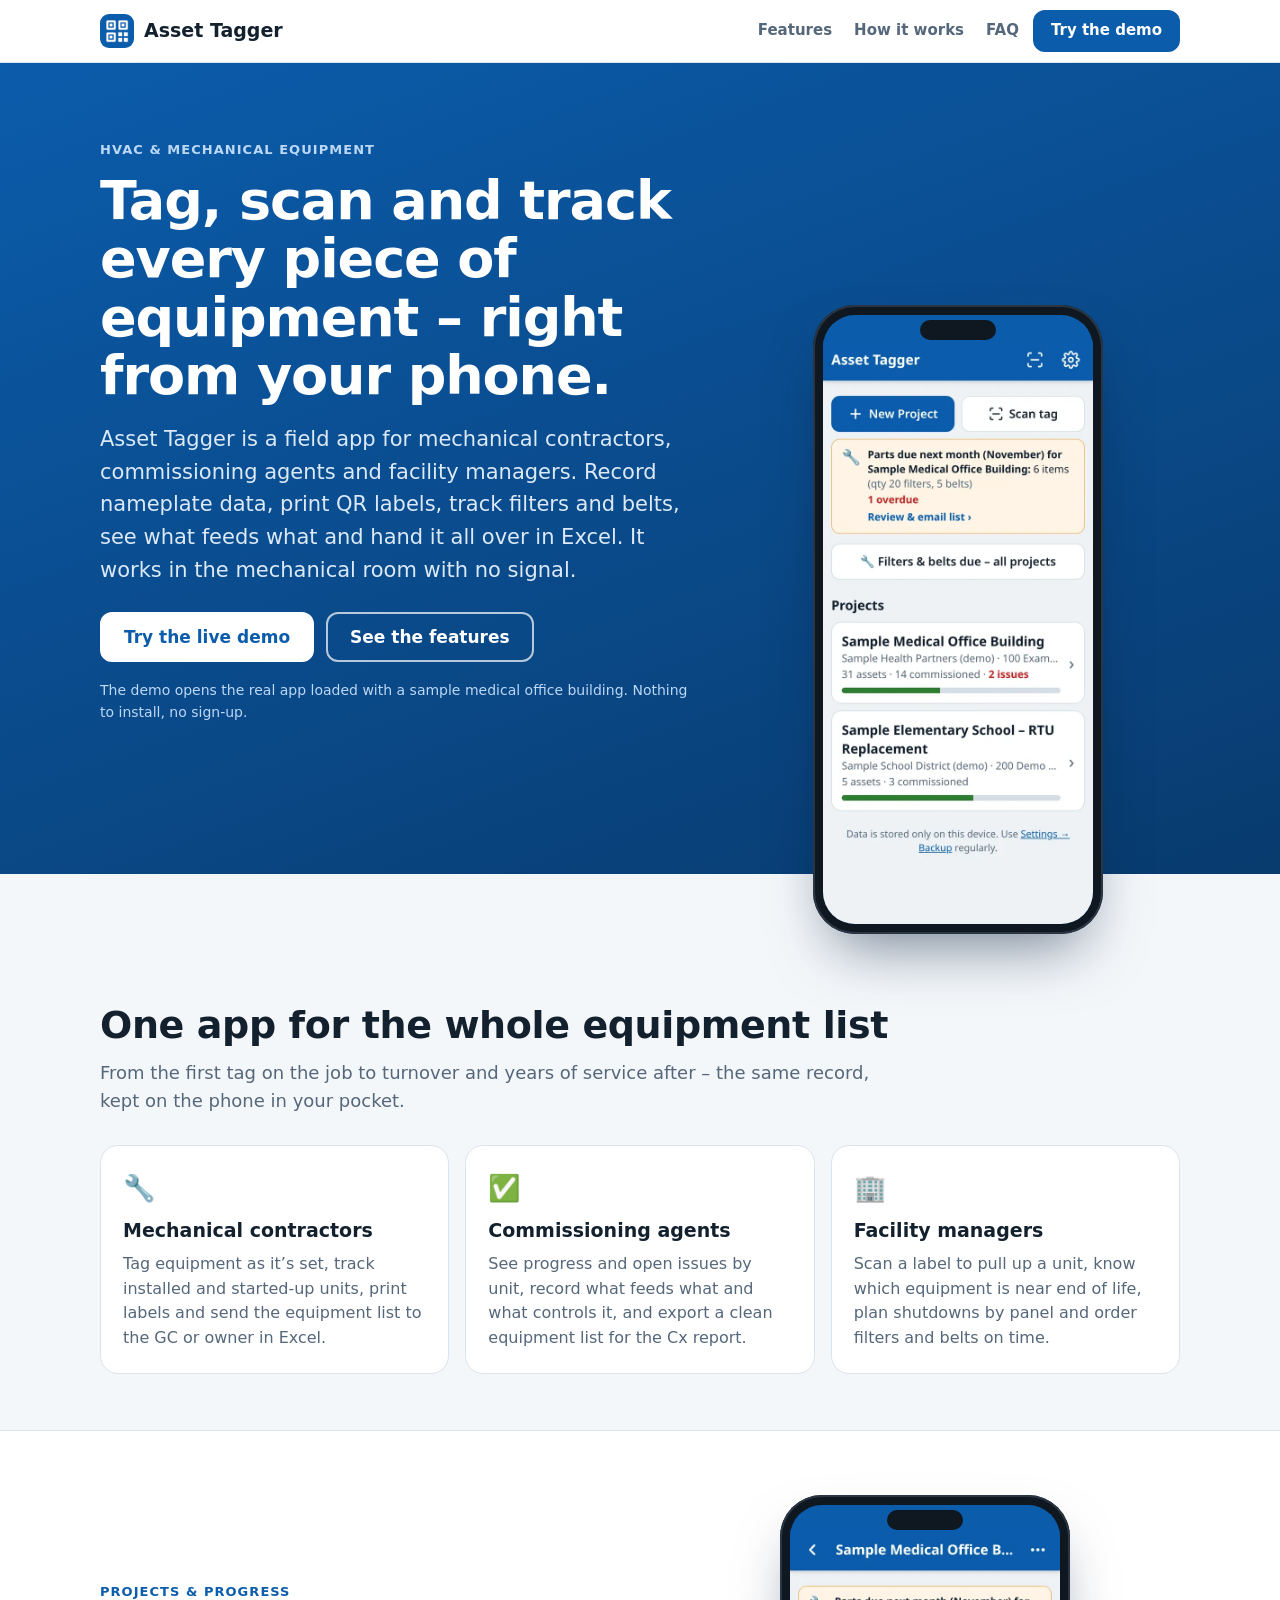
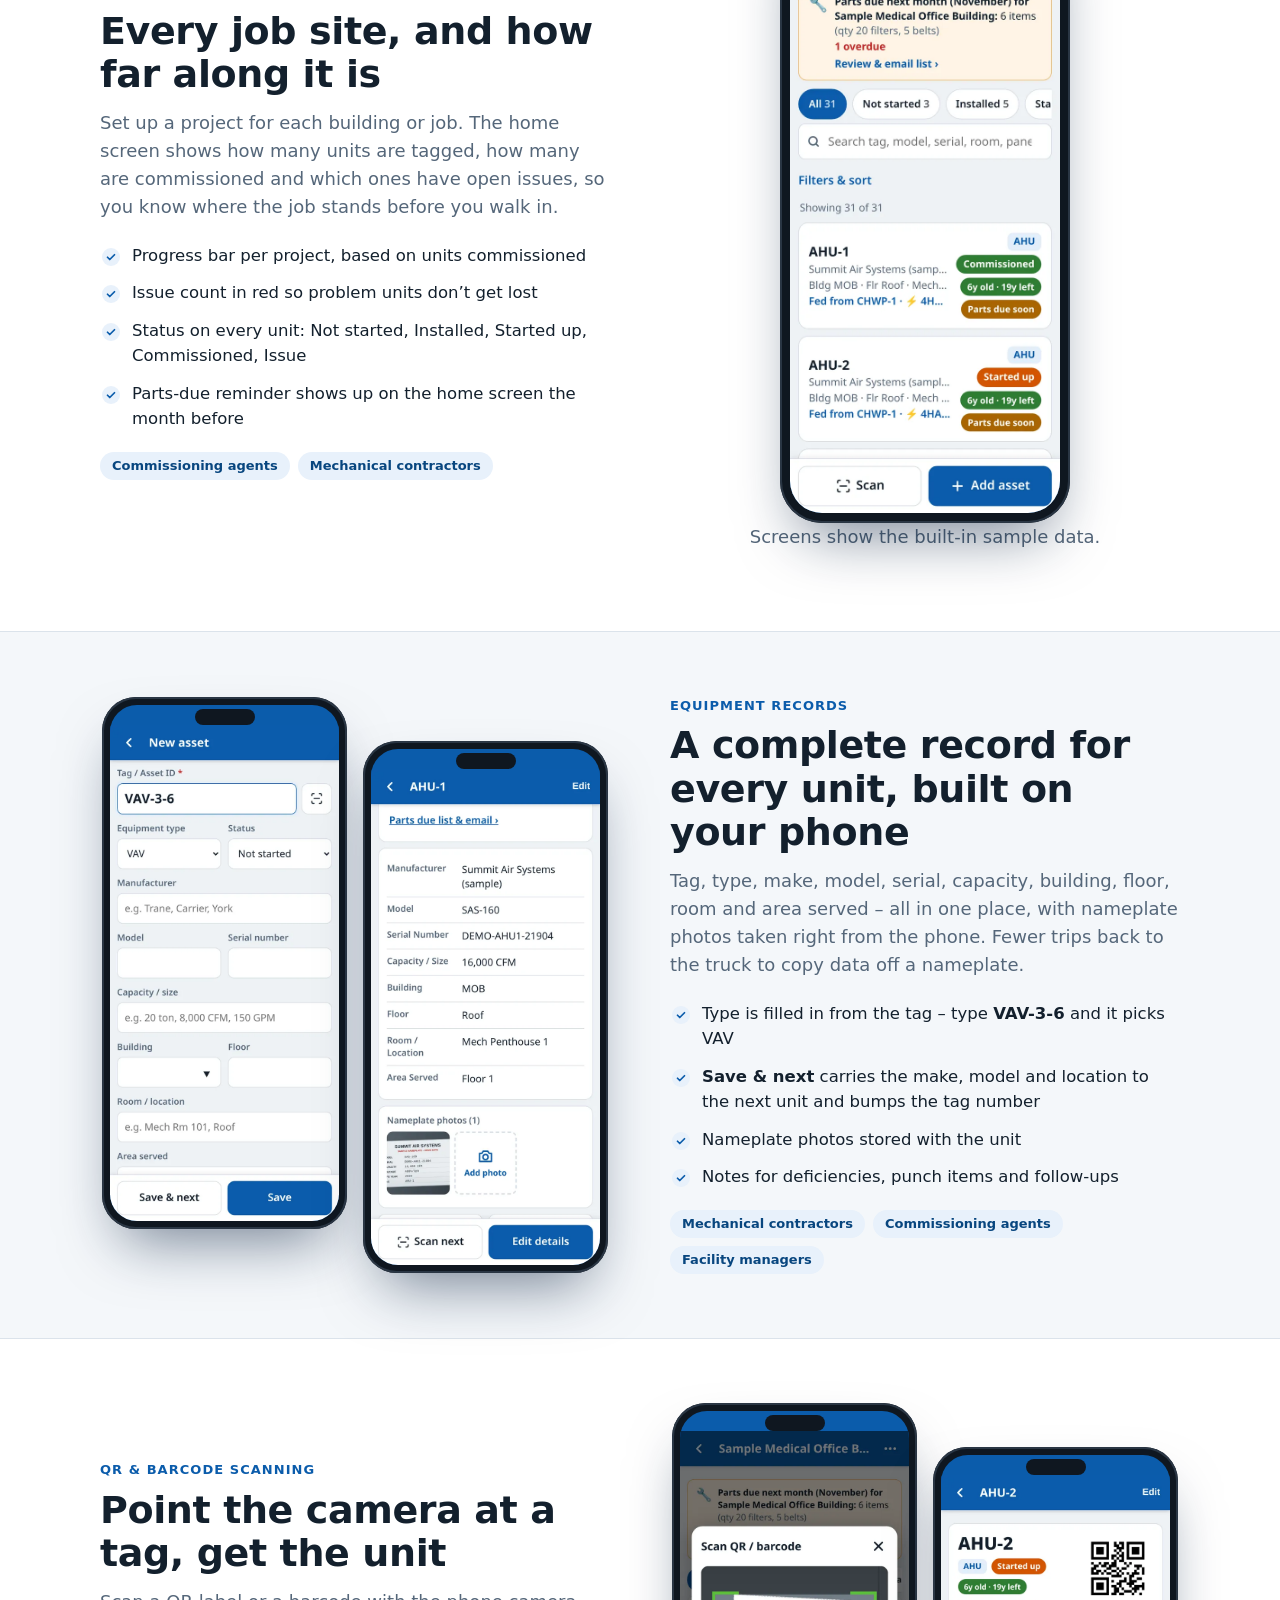
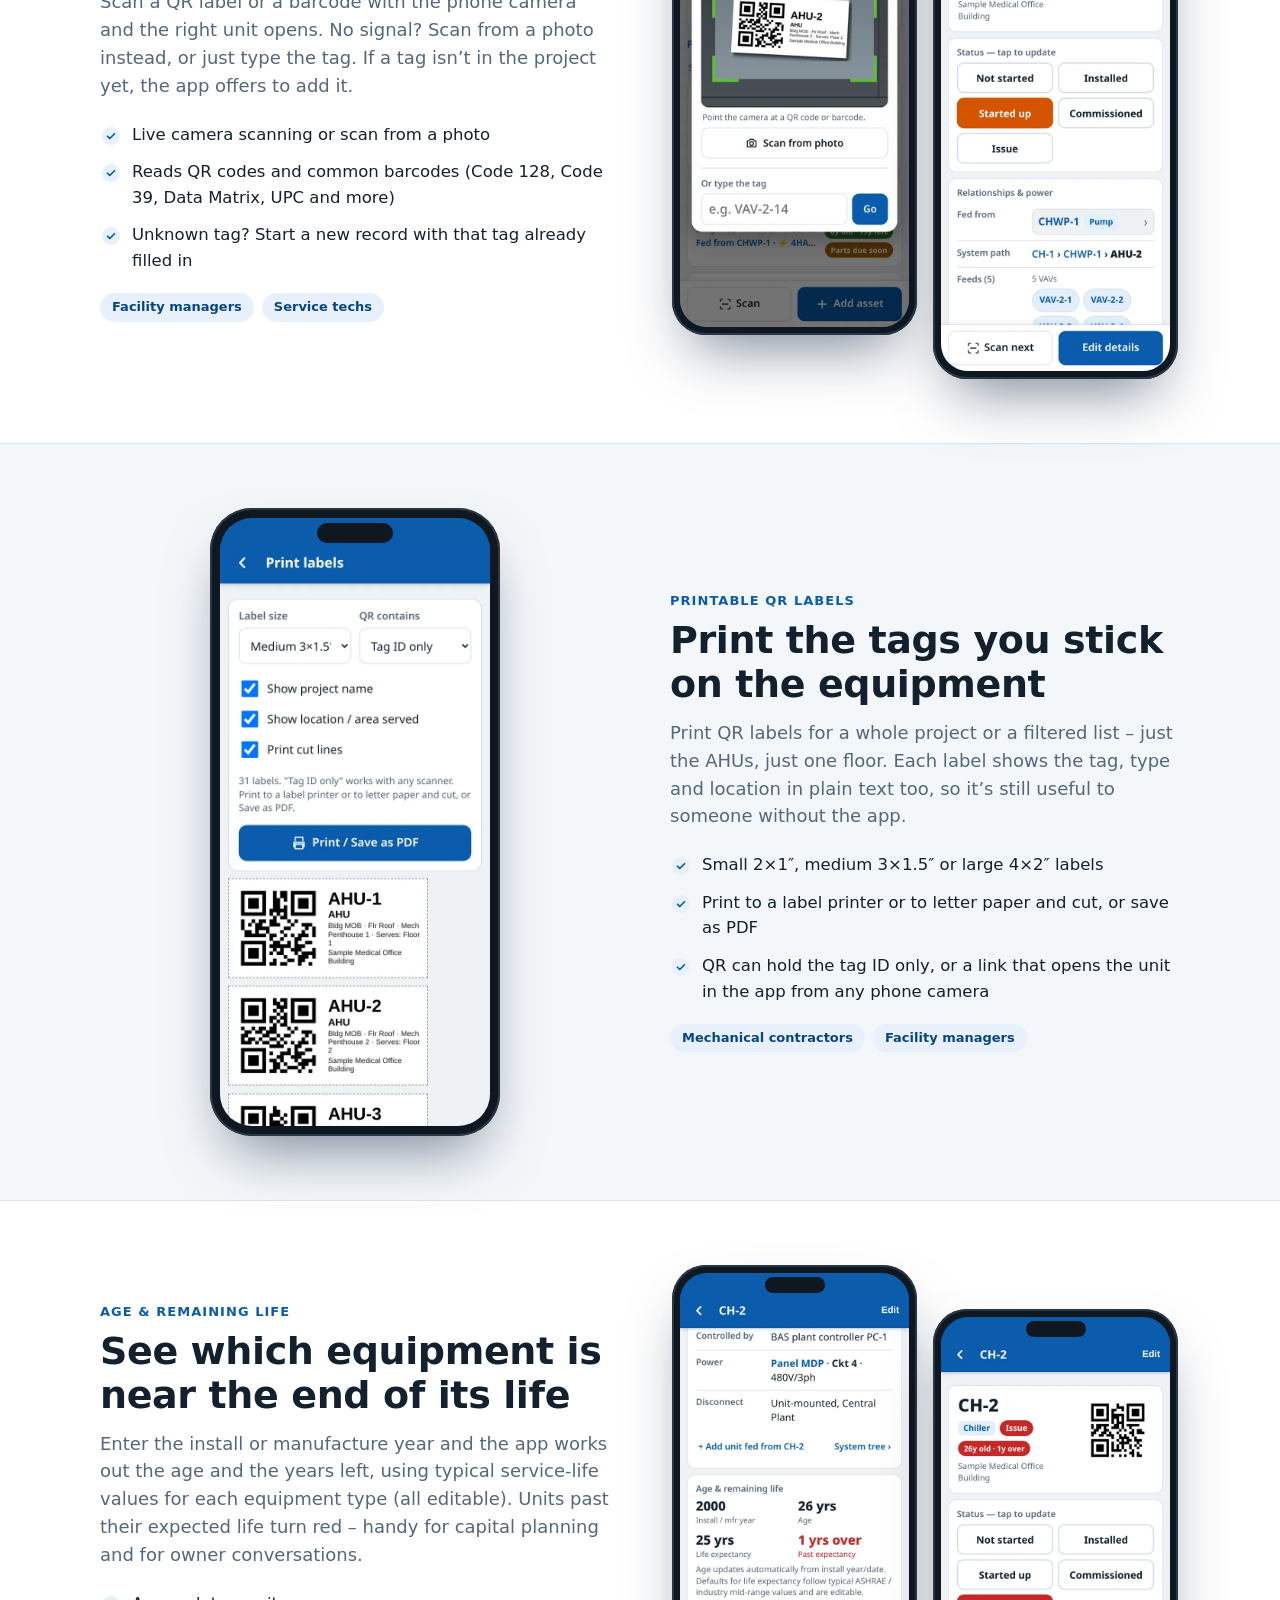
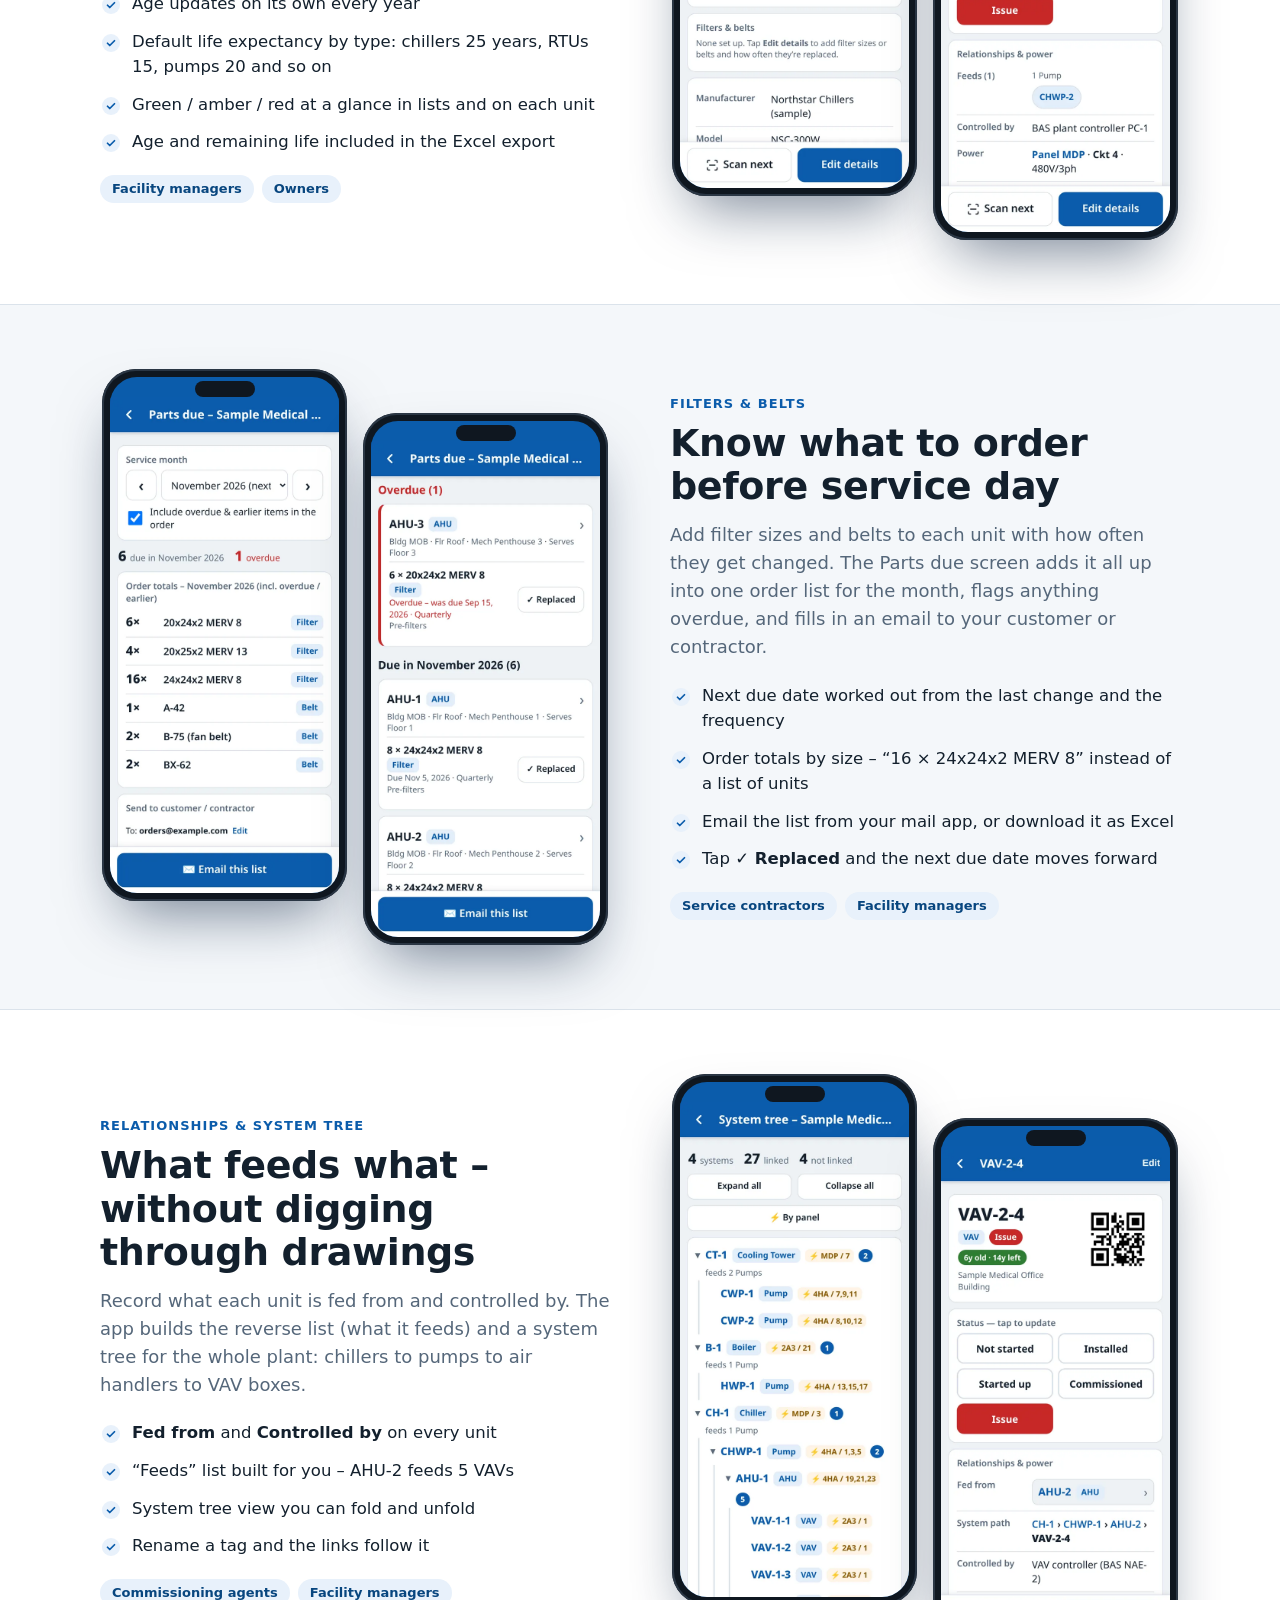
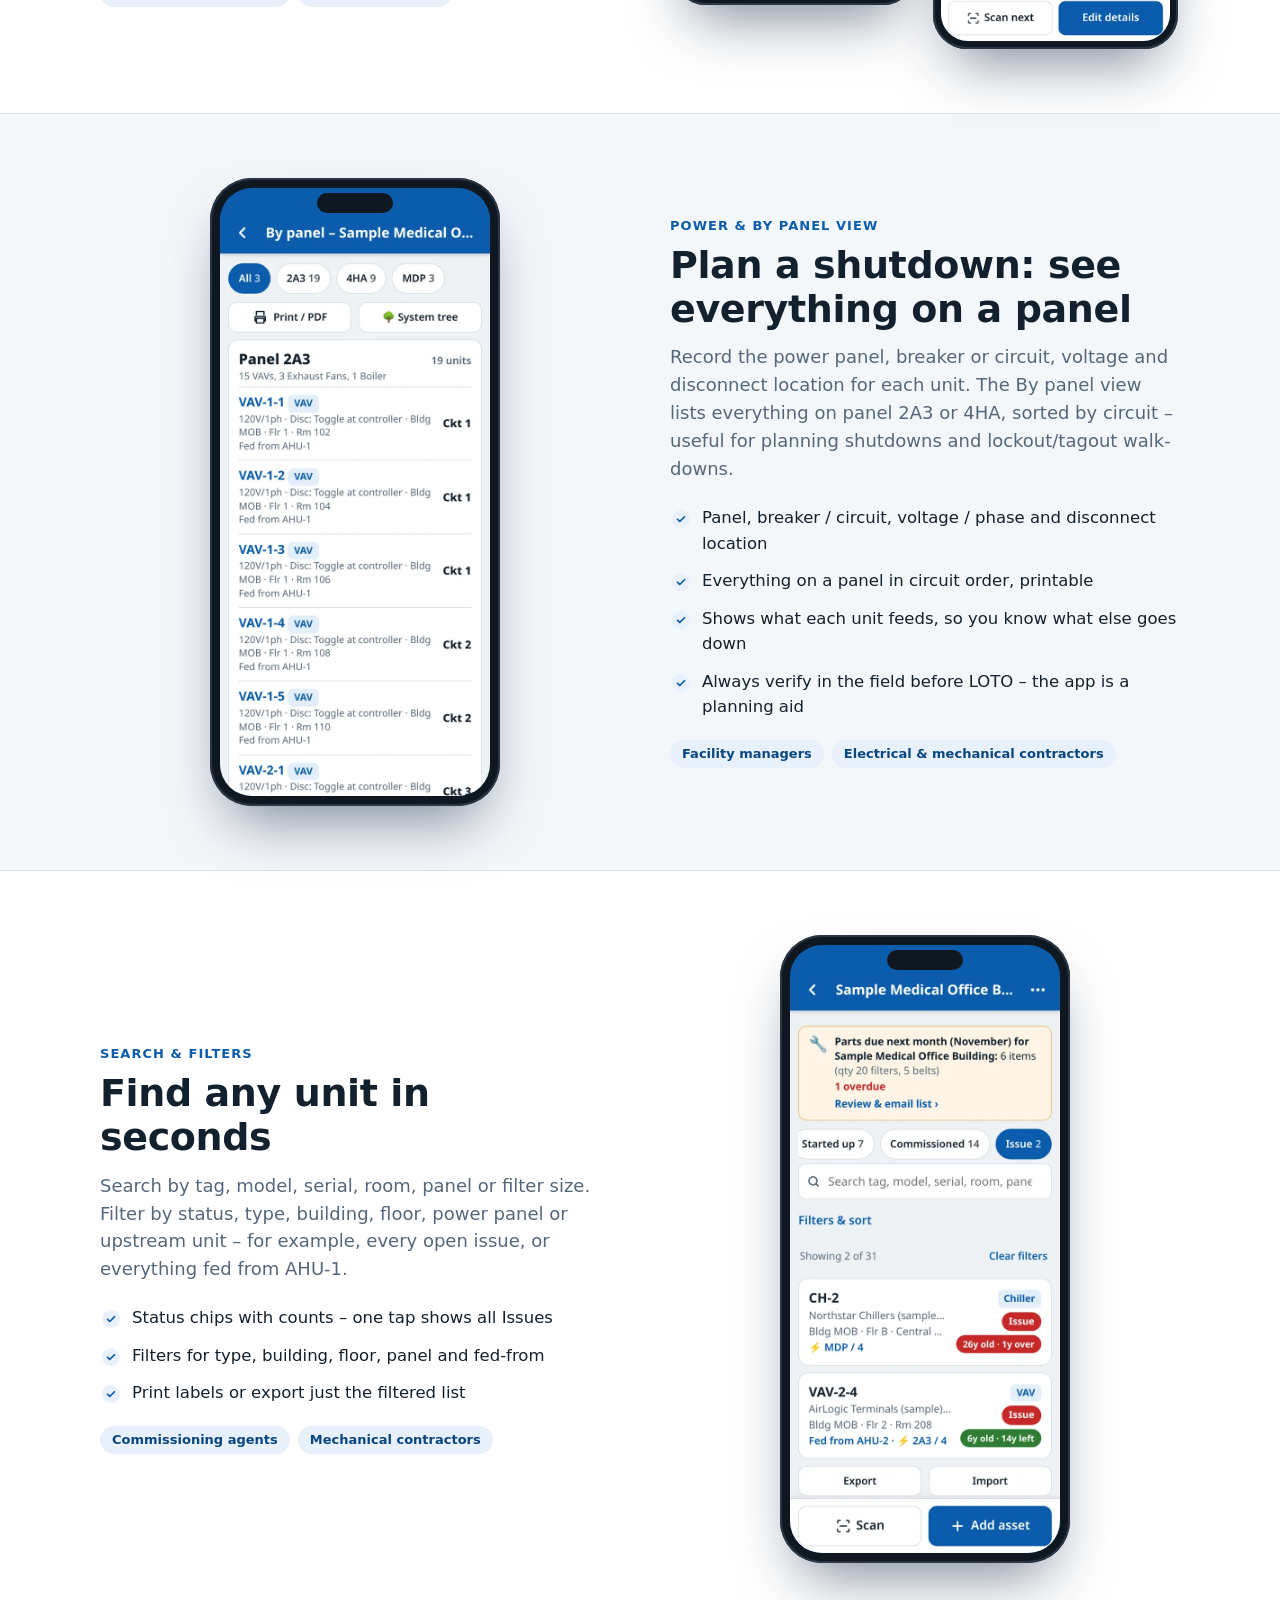
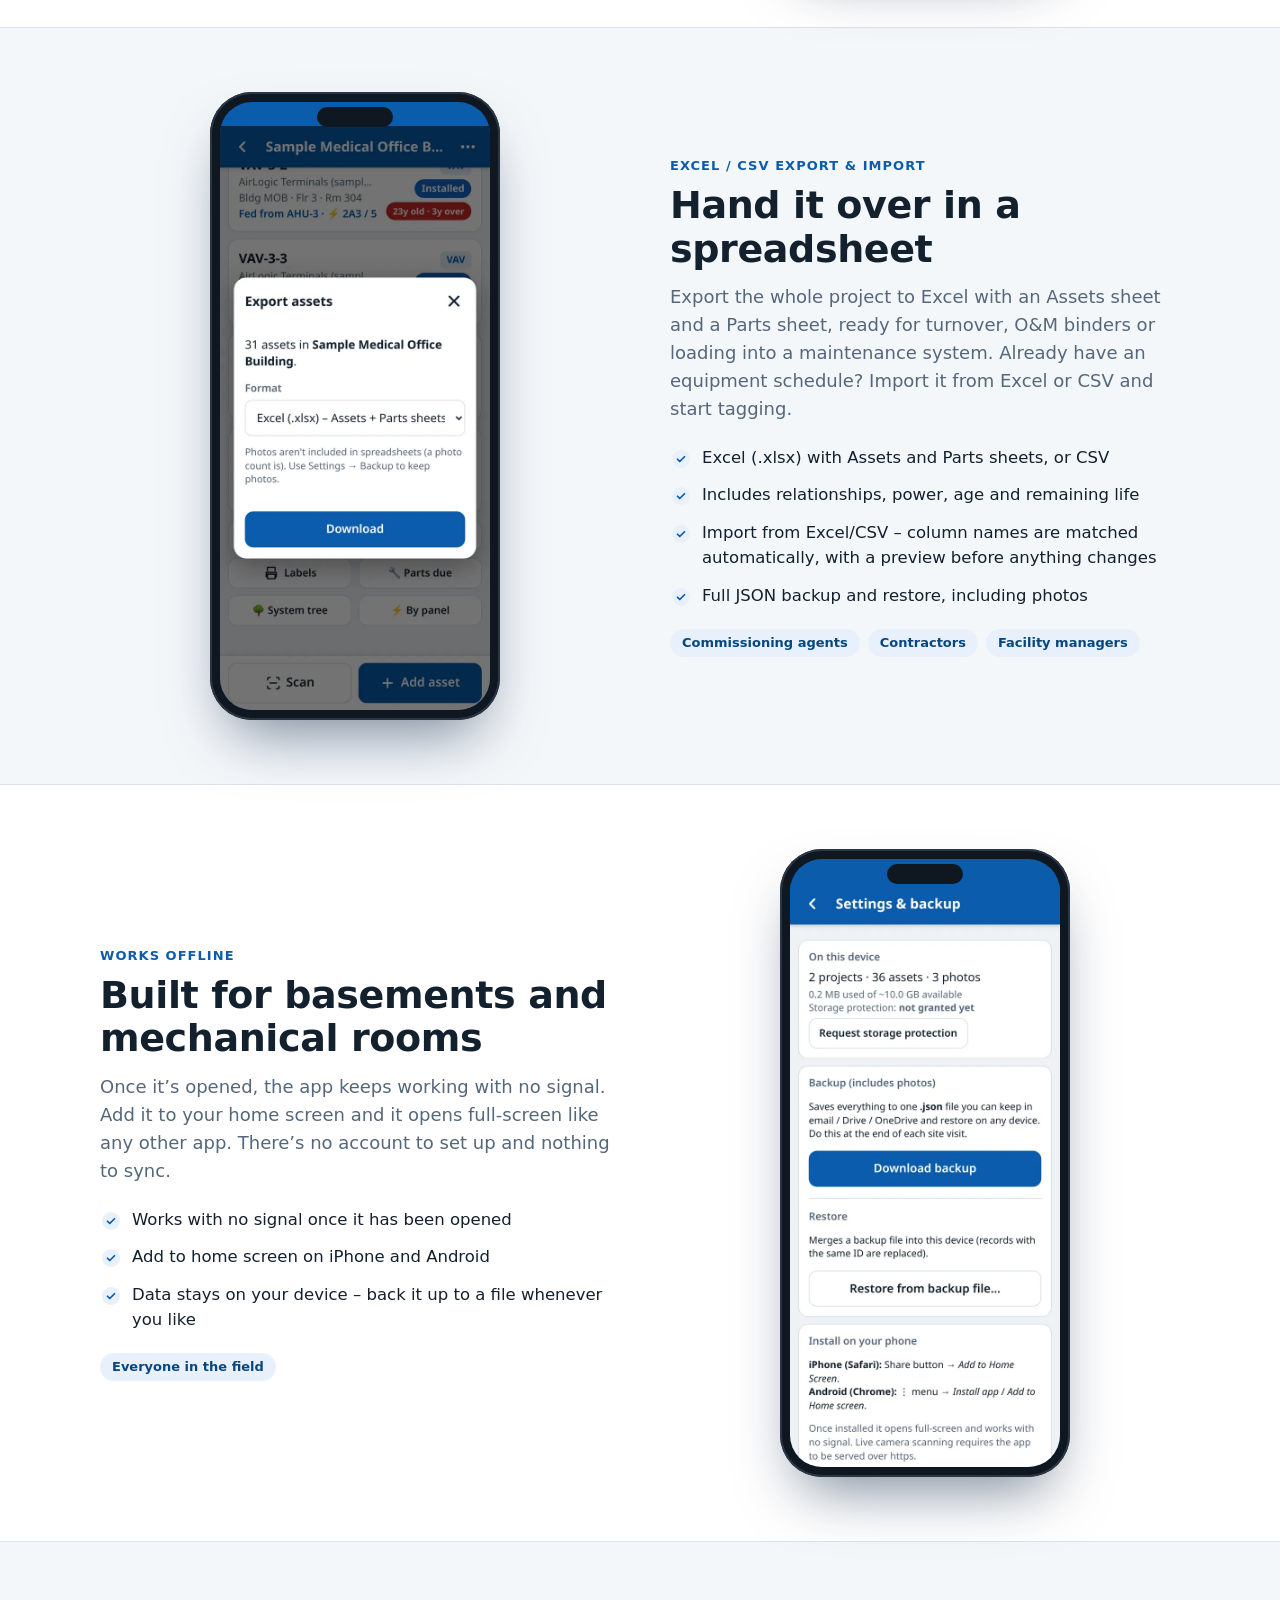
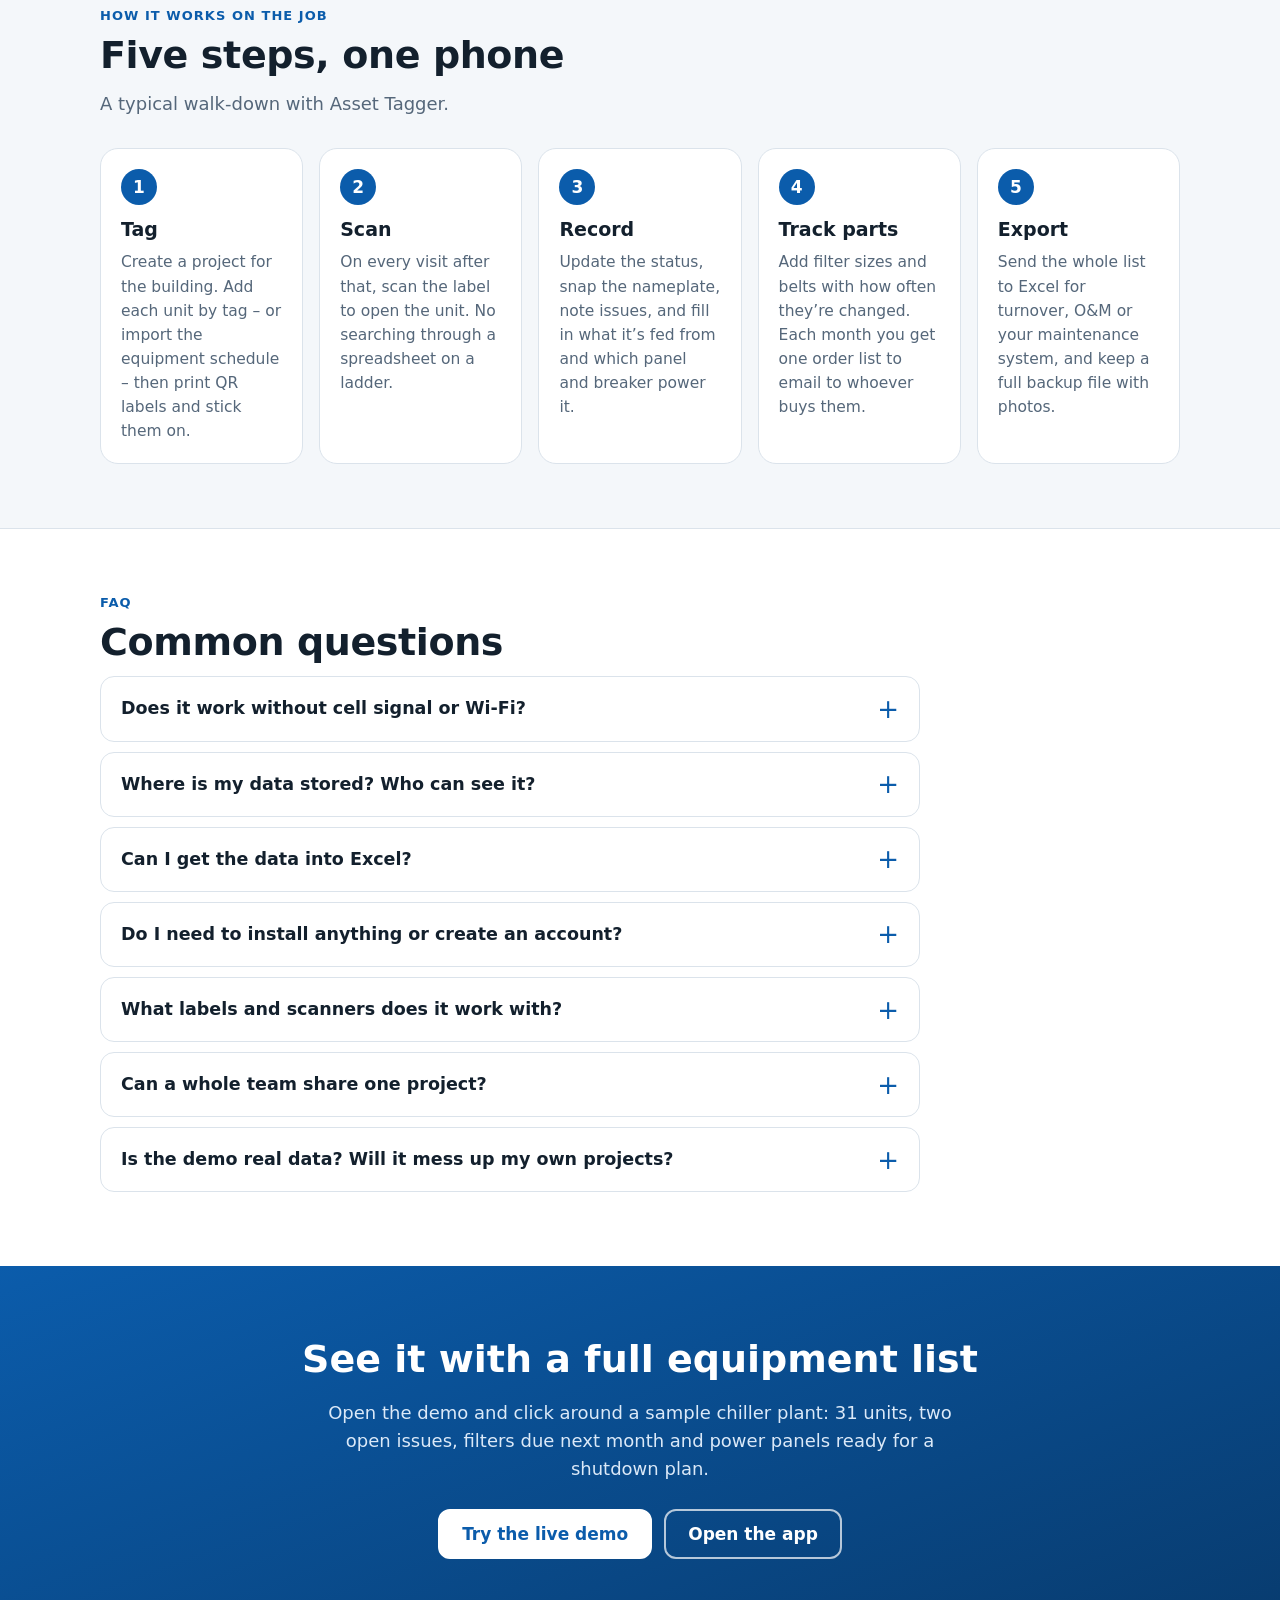
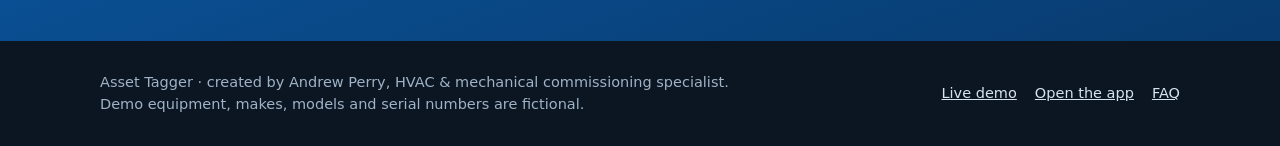
==== demo/index.html @ aa9f53a1 "v1.4.0: showcase page at /demo/ and demo mode (?demo=1) with sample data in a separate database, Res" ====
<!doctype html>
<html lang="en">
<head>
<meta charset="utf-8">
<meta name="viewport" content="width=device-width, initial-scale=1, viewport-fit=cover">
<title>Asset Tagger – HVAC &amp; mechanical equipment tagging that works offline</title>
<meta name="description" content="Tag, scan and track HVAC and mechanical equipment from your phone: QR labels, nameplate data, filters and belts, age and remaining life, system relationships, power panels and Excel export. Works offline.">
<meta name="theme-color" content="#0b5cab">
<link rel="icon" href="../icons/icon.svg" type="image/svg+xml">
<link rel="apple-touch-icon" href="../icons/icon-180.png">
<meta property="og:type" content="website">
<meta property="og:title" content="Asset Tagger – HVAC &amp; mechanical equipment tagging">
<meta property="og:description" content="Tag, scan and track mechanical equipment from your phone. Works offline. Try the live demo with sample data.">
<meta property="og:url" content="https://aperry1320.github.io/asset-tagger/demo/">
<meta property="og:image" content="https://aperry1320.github.io/asset-tagger/demo/img/og.jpg">
<meta name="twitter:card" content="summary_large_image">
<link rel="stylesheet" href="demo.css">
</head>
<body>
<a class="skip" href="#main">Skip to content</a>
<header class="nav"><div class="wrap">
  <a class="brand" href="./"><img src="../icons/icon-192.png" width="34" height="34" alt="">Asset Tagger</a>
  <nav class="nav-links" aria-label="Sections"><a href="#features">Features</a><a href="#how">How it works</a><a href="#faq">FAQ</a></nav>
  <a class="btn primary sm" href="../?demo=1#/">Try the demo</a>
</div></header>

<main id="main">
<section class="hero">
  <div class="wrap">
    <div class="hero-copy">
      <span class="eyebrow">HVAC &amp; mechanical equipment</span>
      <h1>Tag, scan and track every piece of equipment – right from your phone.</h1>
      <p class="lead">Asset Tagger is a field app for mechanical contractors, commissioning agents and facility managers. Record nameplate data, print QR labels, track filters and belts, see what feeds what and hand it all over in Excel. It works in the mechanical room with no signal.</p>
      <div class="cta"><a class="btn light" href="../?demo=1#/">Try the live demo</a><a class="btn ghost-light" href="#features">See the features</a></div>
      <p class="note">The demo opens the real app loaded with a sample medical office building. Nothing to install, no sign-up.</p>
    </div>
    <div class="hero-phone"><figure class="phone "><div class="scr"><img src="img/home.webp" width="600" height="1298" alt="Asset Tagger home screen with sample projects" decoding="async"></div></figure></div>
  </div>
</section>

<section class="band" id="features">
  <div class="wrap">
    <h2>One app for the whole equipment list</h2>
    <p class="sub">From the first tag on the job to turnover and years of service after – the same record, kept on the phone in your pocket.</p>
    <div class="cards">
      <div class="card"><div class="ico" aria-hidden="true">🔧</div><h3>Mechanical contractors</h3><p>Tag equipment as it’s set, track installed and started-up units, print labels and send the equipment list to the GC or owner in Excel.</p></div>
      <div class="card"><div class="ico" aria-hidden="true">✅</div><h3>Commissioning agents</h3><p>See progress and open issues by unit, record what feeds what and what controls it, and export a clean equipment list for the Cx report.</p></div>
      <div class="card"><div class="ico" aria-hidden="true">🏢</div><h3>Facility managers</h3><p>Scan a label to pull up a unit, know which equipment is near end of life, plan shutdowns by panel and order filters and belts on time.</p></div>
    </div>
  </div>
</section>

<section class="sec" id="projects">
  <div class="wrap feat">
    <div class="feat-copy">
      <div class="kicker">Projects &amp; progress</div>
      <h2>Every job site, and how far along it is</h2>
      <p>Set up a project for each building or job. The home screen shows how many units are tagged, how many are commissioned and which ones have open issues, so you know where the job stands before you walk in.</p>
      <ul class="ticks"><li>Progress bar per project, based on units commissioned</li><li>Issue count in red so problem units don’t get lost</li><li>Status on every unit: Not started, Installed, Started up, Commissioned, Issue</li><li>Parts-due reminder shows up on the home screen the month before</li></ul>
      <div class="who"><span>Commissioning agents</span><span>Mechanical contractors</span></div>
    </div>
    <div class="feat-media"><div class="phones"><figure class="phone "><div class="scr"><img src="img/project-list.webp" width="600" height="1298" alt="Sample project equipment list with status, age and parts badges" loading="lazy" decoding="async"></div></figure></div><p class="cap">Screens show the built-in sample data.</p></div>
  </div>
</section>
<section class="sec alt" id="equipment">
  <div class="wrap feat flip">
    <div class="feat-copy">
      <div class="kicker">Equipment records</div>
      <h2>A complete record for every unit, built on your phone</h2>
      <p>Tag, type, make, model, serial, capacity, building, floor, room and area served – all in one place, with nameplate photos taken right from the phone. Fewer trips back to the truck to copy data off a nameplate.</p>
      <ul class="ticks"><li>Type is filled in from the tag – type <b>VAV-3-6</b> and it picks VAV</li><li><b>Save &amp; next</b> carries the make, model and location to the next unit and bumps the tag number</li><li>Nameplate photos stored with the unit</li><li>Notes for deficiencies, punch items and follow-ups</li></ul>
      <div class="who"><span>Mechanical contractors</span><span>Commissioning agents</span><span>Facility managers</span></div>
    </div>
    <div class="feat-media"><div class="phones two"><figure class="phone "><div class="scr"><img src="img/asset-form.webp" width="600" height="1298" alt="New equipment form with the type guessed from the tag and a Save and next button" loading="lazy" decoding="async"></div></figure><figure class="phone "><div class="scr"><img src="img/asset-photos.webp" width="600" height="1298" alt="Equipment details with a nameplate photo" loading="lazy" decoding="async"></div></figure></div></div>
  </div>
</section>
<section class="sec" id="scan">
  <div class="wrap feat">
    <div class="feat-copy">
      <div class="kicker">QR &amp; barcode scanning</div>
      <h2>Point the camera at a tag, get the unit</h2>
      <p>Scan a QR label or a barcode with the phone camera and the right unit opens. No signal? Scan from a photo instead, or just type the tag. If a tag isn’t in the project yet, the app offers to add it.</p>
      <ul class="ticks"><li>Live camera scanning or scan from a photo</li><li>Reads QR codes and common barcodes (Code 128, Code 39, Data Matrix, UPC and more)</li><li>Unknown tag? Start a new record with that tag already filled in</li></ul>
      <div class="who"><span>Facility managers</span><span>Service techs</span></div>
    </div>
    <div class="feat-media"><div class="phones two"><figure class="phone "><div class="scr"><img src="img/scanner.webp" width="600" height="1298" alt="Scanner reading a QR label for AHU-2 through the phone camera" loading="lazy" decoding="async"></div></figure><figure class="phone "><div class="scr"><img src="img/scan-result.webp" width="600" height="1298" alt="AHU-2 opened after scanning its label" loading="lazy" decoding="async"></div></figure></div></div>
  </div>
</section>
<section class="sec alt" id="labels">
  <div class="wrap feat flip">
    <div class="feat-copy">
      <div class="kicker">Printable QR labels</div>
      <h2>Print the tags you stick on the equipment</h2>
      <p>Print QR labels for a whole project or a filtered list – just the AHUs, just one floor. Each label shows the tag, type and location in plain text too, so it’s still useful to someone without the app.</p>
      <ul class="ticks"><li>Small 2×1″, medium 3×1.5″ or large 4×2″ labels</li><li>Print to a label printer or to letter paper and cut, or save as PDF</li><li>QR can hold the tag ID only, or a link that opens the unit in the app from any phone camera</li></ul>
      <div class="who"><span>Mechanical contractors</span><span>Facility managers</span></div>
    </div>
    <div class="feat-media"><div class="phones"><figure class="phone "><div class="scr"><img src="img/labels.webp" width="600" height="1298" alt="Print labels screen with QR labels for AHU-1, AHU-2 and AHU-3" loading="lazy" decoding="async"></div></figure></div></div>
  </div>
</section>
<section class="sec" id="age">
  <div class="wrap feat">
    <div class="feat-copy">
      <div class="kicker">Age &amp; remaining life</div>
      <h2>See which equipment is near the end of its life</h2>
      <p>Enter the install or manufacture year and the app works out the age and the years left, using typical service-life values for each equipment type (all editable). Units past their expected life turn red – handy for capital planning and for owner conversations.</p>
      <ul class="ticks"><li>Age updates on its own every year</li><li>Default life expectancy by type: chillers 25 years, RTUs 15, pumps 20 and so on</li><li>Green / amber / red at a glance in lists and on each unit</li><li>Age and remaining life included in the Excel export</li></ul>
      <div class="who"><span>Facility managers</span><span>Owners</span></div>
    </div>
    <div class="feat-media"><div class="phones two"><figure class="phone "><div class="scr"><img src="img/asset-life.webp" width="600" height="1298" alt="CH-2 age and remaining life card showing 26 years old and 1 year past expectancy" loading="lazy" decoding="async"></div></figure><figure class="phone "><div class="scr"><img src="img/asset-issue.webp" width="600" height="1298" alt="CH-2 marked with an Issue status and past its expected life" loading="lazy" decoding="async"></div></figure></div></div>
  </div>
</section>
<section class="sec alt" id="parts">
  <div class="wrap feat flip">
    <div class="feat-copy">
      <div class="kicker">Filters &amp; belts</div>
      <h2>Know what to order before service day</h2>
      <p>Add filter sizes and belts to each unit with how often they get changed. The Parts due screen adds it all up into one order list for the month, flags anything overdue, and fills in an email to your customer or contractor.</p>
      <ul class="ticks"><li>Next due date worked out from the last change and the frequency</li><li>Order totals by size – “16 × 24x24x2 MERV 8” instead of a list of units</li><li>Email the list from your mail app, or download it as Excel</li><li>Tap <b>✓ Replaced</b> and the next due date moves forward</li></ul>
      <div class="who"><span>Service contractors</span><span>Facility managers</span></div>
    </div>
    <div class="feat-media"><div class="phones two"><figure class="phone "><div class="scr"><img src="img/parts-due.webp" width="600" height="1298" alt="Parts due screen with order totals for November and one overdue item" loading="lazy" decoding="async"></div></figure><figure class="phone "><div class="scr"><img src="img/parts-list.webp" width="600" height="1298" alt="Overdue and due-next-month filters and belts listed by unit" loading="lazy" decoding="async"></div></figure></div></div>
  </div>
</section>
<section class="sec" id="systems">
  <div class="wrap feat">
    <div class="feat-copy">
      <div class="kicker">Relationships &amp; system tree</div>
      <h2>What feeds what – without digging through drawings</h2>
      <p>Record what each unit is fed from and controlled by. The app builds the reverse list (what it feeds) and a system tree for the whole plant: chillers to pumps to air handlers to VAV boxes.</p>
      <ul class="ticks"><li><b>Fed from</b> and <b>Controlled by</b> on every unit</li><li>“Feeds” list built for you – AHU-2 feeds 5 VAVs</li><li>System tree view you can fold and unfold</li><li>Rename a tag and the links follow it</li></ul>
      <div class="who"><span>Commissioning agents</span><span>Facility managers</span></div>
    </div>
    <div class="feat-media"><div class="phones two"><figure class="phone "><div class="scr"><img src="img/system-tree.webp" width="600" height="1298" alt="System tree showing the cooling tower, boiler and chiller plant down to VAV boxes" loading="lazy" decoding="async"></div></figure><figure class="phone "><div class="scr"><img src="img/fed-from.webp" width="600" height="1298" alt="VAV-2-4 showing it is fed from AHU-2 and its full system path" loading="lazy" decoding="async"></div></figure></div></div>
  </div>
</section>
<section class="sec alt" id="panels">
  <div class="wrap feat flip">
    <div class="feat-copy">
      <div class="kicker">Power &amp; By panel view</div>
      <h2>Plan a shutdown: see everything on a panel</h2>
      <p>Record the power panel, breaker or circuit, voltage and disconnect location for each unit. The By panel view lists everything on panel 2A3 or 4HA, sorted by circuit – useful for planning shutdowns and lockout/tagout walk-downs.</p>
      <ul class="ticks"><li>Panel, breaker / circuit, voltage / phase and disconnect location</li><li>Everything on a panel in circuit order, printable</li><li>Shows what each unit feeds, so you know what else goes down</li><li>Always verify in the field before LOTO – the app is a planning aid</li></ul>
      <div class="who"><span>Facility managers</span><span>Electrical &amp; mechanical contractors</span></div>
    </div>
    <div class="feat-media"><div class="phones"><figure class="phone "><div class="scr"><img src="img/by-panel.webp" width="600" height="1298" alt="By panel view listing equipment on panel 2A3 in circuit order" loading="lazy" decoding="async"></div></figure></div></div>
  </div>
</section>
<section class="sec" id="search">
  <div class="wrap feat">
    <div class="feat-copy">
      <div class="kicker">Search &amp; filters</div>
      <h2>Find any unit in seconds</h2>
      <p>Search by tag, model, serial, room, panel or filter size. Filter by status, type, building, floor, power panel or upstream unit – for example, every open issue, or everything fed from AHU-1.</p>
      <ul class="ticks"><li>Status chips with counts – one tap shows all Issues</li><li>Filters for type, building, floor, panel and fed-from</li><li>Print labels or export just the filtered list</li></ul>
      <div class="who"><span>Commissioning agents</span><span>Mechanical contractors</span></div>
    </div>
    <div class="feat-media"><div class="phones"><figure class="phone "><div class="scr"><img src="img/filter-issues.webp" width="600" height="1298" alt="Equipment list filtered to show the two units with issues" loading="lazy" decoding="async"></div></figure></div></div>
  </div>
</section>
<section class="sec alt" id="export">
  <div class="wrap feat flip">
    <div class="feat-copy">
      <div class="kicker">Excel / CSV export &amp; import</div>
      <h2>Hand it over in a spreadsheet</h2>
      <p>Export the whole project to Excel with an Assets sheet and a Parts sheet, ready for turnover, O&amp;M binders or loading into a maintenance system. Already have an equipment schedule? Import it from Excel or CSV and start tagging.</p>
      <ul class="ticks"><li>Excel (.xlsx) with Assets and Parts sheets, or CSV</li><li>Includes relationships, power, age and remaining life</li><li>Import from Excel/CSV – column names are matched automatically, with a preview before anything changes</li><li>Full JSON backup and restore, including photos</li></ul>
      <div class="who"><span>Commissioning agents</span><span>Contractors</span><span>Facility managers</span></div>
    </div>
    <div class="feat-media"><div class="phones"><figure class="phone "><div class="scr"><img src="img/export.webp" width="600" height="1298" alt="Export dialog offering Excel with Assets and Parts sheets or CSV" loading="lazy" decoding="async"></div></figure></div></div>
  </div>
</section>
<section class="sec" id="offline">
  <div class="wrap feat">
    <div class="feat-copy">
      <div class="kicker">Works offline</div>
      <h2>Built for basements and mechanical rooms</h2>
      <p>Once it’s opened, the app keeps working with no signal. Add it to your home screen and it opens full-screen like any other app. There’s no account to set up and nothing to sync.</p>
      <ul class="ticks"><li>Works with no signal once it has been opened</li><li>Add to home screen on iPhone and Android</li><li>Data stays on your device – back it up to a file whenever you like</li></ul>
      <div class="who"><span>Everyone in the field</span></div>
    </div>
    <div class="feat-media"><div class="phones"><figure class="phone "><div class="scr"><img src="img/settings.webp" width="600" height="1298" alt="Settings and backup screen with backup, restore and install instructions" loading="lazy" decoding="async"></div></figure></div></div>
  </div>
</section>

<section class="sec alt" id="how">
  <div class="wrap">
    <div class="kicker">How it works on the job</div>
    <h2>Five steps, one phone</h2>
    <p class="sub">A typical walk-down with Asset Tagger.</p>
    <div class="steps">
      <div class="step"><h3>Tag</h3><p>Create a project for the building. Add each unit by tag – or import the equipment schedule – then print QR labels and stick them on.</p></div>
      <div class="step"><h3>Scan</h3><p>On every visit after that, scan the label to open the unit. No searching through a spreadsheet on a ladder.</p></div>
      <div class="step"><h3>Record</h3><p>Update the status, snap the nameplate, note issues, and fill in what it’s fed from and which panel and breaker power it.</p></div>
      <div class="step"><h3>Track parts</h3><p>Add filter sizes and belts with how often they’re changed. Each month you get one order list to email to whoever buys them.</p></div>
      <div class="step"><h3>Export</h3><p>Send the whole list to Excel for turnover, O&amp;M or your maintenance system, and keep a full backup file with photos.</p></div>
    </div>
  </div>
</section>

<section class="sec" id="faq">
  <div class="wrap"><div class="faq">
    <div class="kicker">FAQ</div>
    <h2>Common questions</h2>
    <details><summary>Does it work without cell signal or Wi-Fi?</summary><p>Yes. After the app has been opened once, it keeps working offline – in basements, penthouses and plant rooms. Add it to your home screen and it opens like a normal app. Live camera scanning needs the app opened over https (it is, on the normal link); scanning from a photo and typing a tag always work.</p></details>
    <details><summary>Where is my data stored? Who can see it?</summary><p>Your projects, equipment and photos are saved in the browser on your own phone or computer. There is no account and nothing is uploaded to a server. To move data to another device or keep a safe copy, use <b>Settings → Backup</b> to save a file, and <b>Restore</b> on the other device.</p></details>
    <details><summary>Can I get the data into Excel?</summary><p>Yes. Export a project to Excel (.xlsx) with an Assets sheet and a Parts (filters &amp; belts) sheet, or to CSV. You can also import an existing equipment schedule from Excel or CSV – the app matches the columns and shows a preview before anything is changed.</p></details>
    <details><summary>Do I need to install anything or create an account?</summary><p>No. It runs in the phone’s browser (Safari on iPhone, Chrome on Android) or on a laptop. “Add to Home Screen” is optional and just makes it open full-screen.</p></details>
    <details><summary>What labels and scanners does it work with?</summary><p>It prints QR labels in three sizes (2×1″, 3×1.5″ and 4×2″) to a label printer or plain letter paper, or saves them as PDF. The scanner uses the phone camera and reads QR codes and common barcodes, so existing barcode tags can be used too.</p></details>
    <details><summary>Can a whole team share one project?</summary><p>Each device keeps its own data – there’s no live syncing. Teams share by exporting to Excel or passing a backup file, which can be restored on another device.</p></details>
    <details><summary>Is the demo real data? Will it mess up my own projects?</summary><p>The demo is a made-up medical office building with made-up makes, models and serial numbers. It runs in a separate demo space on your device, so it never mixes with your own projects. Use <b>Reset demo</b> to start it over, or <b>Exit demo</b> to go back to your own data.</p></details>
  </div></div>
</section>

<section class="final">
  <div class="wrap">
    <h2>See it with a full equipment list</h2>
    <p>Open the demo and click around a sample chiller plant: 31 units, two open issues, filters due next month and power panels ready for a shutdown plan.</p>
    <div class="cta"><a class="btn light" href="../?demo=1#/">Try the live demo</a><a class="btn ghost-light" href="../">Open the app</a></div>
  </div>
</section>
</main>

<footer><div class="wrap">
  <div>Asset Tagger · created by Andrew Perry, HVAC &amp; mechanical commissioning specialist.<br>Demo equipment, makes, models and serial numbers are fictional.</div>
  <div class="fl"><a href="../?demo=1#/">Live demo</a><a href="../">Open the app</a><a href="#faq">FAQ</a></div>
</div></footer>
</body>
</html>
---- demo/demo.css ----
:root{--blue:#0b5cab;--blue-d:#08467f;--ink:#13202d;--muted:#55677a;--line:#dbe3eb;--bg:#f4f7fa;--soft:#e8f1fb;--amber:#b35c00;--green:#2e7d32;--red:#c62828;--r:18px}
*{box-sizing:border-box}
html{scroll-behavior:smooth;scroll-padding-top:72px}
body{margin:0;font:17px/1.55 system-ui,-apple-system,"Segoe UI",Roboto,Helvetica,Arial,sans-serif;color:var(--ink);background:#fff;-webkit-text-size-adjust:100%}
img{max-width:100%;display:block}
a{color:var(--blue)}
.wrap{max-width:1120px;margin:0 auto;padding:0 20px}
/* nav */
.nav{position:sticky;top:0;z-index:10;background:rgba(255,255,255,.94);backdrop-filter:saturate(1.4) blur(8px);-webkit-backdrop-filter:saturate(1.4) blur(8px);border-bottom:1px solid var(--line)}
.nav .wrap{display:flex;align-items:center;gap:14px;min-height:62px}
.brand{display:flex;align-items:center;gap:10px;font-weight:800;font-size:19px;color:var(--ink);text-decoration:none;margin-right:auto}
.brand img{width:34px;height:34px;border-radius:9px}
.nav-links{display:none;gap:22px}
.nav-links a{color:var(--muted);text-decoration:none;font-weight:600;font-size:15px}
.nav-links a:hover{color:var(--blue)}
@media(min-width:860px){.nav-links{display:flex}}
/* buttons */
.btn{display:inline-flex;align-items:center;justify-content:center;gap:8px;min-height:50px;padding:0 22px;border-radius:12px;font-weight:700;font-size:17px;text-decoration:none;border:2px solid var(--blue);color:var(--blue);background:#fff;white-space:nowrap}
.btn.primary{background:var(--blue);color:#fff}
.btn.primary:hover{background:var(--blue-d);border-color:var(--blue-d)}
.btn.sm{min-height:42px;padding:0 16px;font-size:15px}
.btn.light{background:#fff;color:var(--blue);border-color:#fff}
.btn.ghost-light{background:transparent;color:#fff;border-color:rgba(255,255,255,.7)}
.btn:focus-visible{outline:3px solid #ffb300;outline-offset:2px}
/* hero */
.hero{background:linear-gradient(160deg,#0b5cab 0%,#0a4a8a 55%,#083b6e 100%);color:#fff;position:relative;z-index:1}
.hero .wrap{display:grid;gap:36px;padding-top:48px;padding-bottom:0;align-items:end}
.eyebrow{display:inline-block;font-size:13px;font-weight:800;letter-spacing:.08em;text-transform:uppercase;color:#bcd8f7;margin-bottom:12px}
.hero h1{font-size:clamp(32px,6.4vw,54px);line-height:1.08;margin:0 0 18px;letter-spacing:-.02em}
.hero p.lead{font-size:clamp(18px,2.4vw,21px);color:#dbe9f8;margin:0 0 26px;max-width:36em}
.cta{display:flex;flex-wrap:wrap;gap:12px;margin-bottom:18px}
.hero .note{font-size:14px;color:#bcd8f7;margin:0 0 40px}
.hero-phone{justify-self:center;margin-bottom:-90px;position:relative;z-index:2}
@media(min-width:900px){.hero .wrap{grid-template-columns:1.15fr .85fr;padding-top:72px}.hero-copy{padding-bottom:110px}.hero-phone{margin-bottom:-60px}}
/* phone frame */
.phone{position:relative;margin:0;width:min(290px,72vw);border-radius:42px;background:#0f1720;padding:10px;box-shadow:0 30px 60px -20px rgba(8,30,60,.55),0 0 0 2px #2a3644 inset}
.phone .scr{border-radius:32px;overflow:hidden;background:#0b5cab;padding-top:24px}
.phone::before{content:'';position:absolute;top:15px;left:50%;transform:translateX(-50%);width:76px;height:20px;border-radius:12px;background:#0f1720;z-index:2}
.phone img{width:100%;height:auto;aspect-ratio:600/1298;background:#eef2f6}
.phone.sm{width:min(250px,62vw)}
.phones{display:flex;gap:16px;justify-content:center;align-items:flex-start}
.phones.two .phone{width:min(245px,44vw);border-radius:34px;padding:8px}
.phones.two .phone .scr{border-radius:27px;padding-top:20px}
.phones.two .phone::before{top:12px;width:60px;height:16px}
.phones.two .phone:nth-child(2){margin-top:44px}
@media(max-width:560px){.phones{gap:10px}.phones.two .phone{border-radius:24px;padding:6px}.phones.two .phone .scr{border-radius:19px;padding-top:14px}.phones.two .phone::before{top:9px;width:40px;height:11px}.phones.two .phone:nth-child(2){margin-top:28px}}
/* audiences */
.band{padding:130px 0 56px;background:var(--bg)}
.band h2,.sec h2{font-size:clamp(26px,4vw,38px);line-height:1.15;margin:0 0 12px;letter-spacing:-.01em}
.sub{color:var(--muted);font-size:18px;margin:0 0 30px;max-width:44em}
.cards{display:grid;gap:16px}
@media(min-width:760px){.cards{grid-template-columns:repeat(3,1fr)}}
.card{background:#fff;border:1px solid var(--line);border-radius:var(--r);padding:22px}
.card h3{margin:0 0 6px;font-size:19px}
.card p{margin:0;color:var(--muted);font-size:16px}
.card .ico{font-size:26px;margin-bottom:8px}
/* feature sections */
.sec{padding:64px 0;border-top:1px solid var(--line)}
.sec.alt{background:var(--bg)}
.feat{display:grid;gap:34px;align-items:center}
@media(min-width:900px){.feat{grid-template-columns:1fr 1fr;gap:60px}.feat.flip .feat-media{order:-1}}
.kicker{font-size:13px;font-weight:800;letter-spacing:.08em;text-transform:uppercase;color:var(--blue);margin-bottom:8px}
.feat p{color:var(--muted);font-size:18px;margin:0 0 16px}
ul.ticks{list-style:none;padding:0;margin:0 0 8px}
ul.ticks li{position:relative;padding:6px 0 6px 32px;font-size:16.5px}
ul.ticks li::before{content:'';position:absolute;left:2px;top:11px;width:18px;height:18px;border-radius:50%;background:var(--soft) url("data:image/svg+xml,%3Csvg xmlns='http://www.w3.org/2000/svg' viewBox='0 0 24 24' fill='none' stroke='%230b5cab' stroke-width='3.5' stroke-linecap='round' stroke-linejoin='round'%3E%3Cpath d='M5 12.5l4.5 4.5L19 7.5'/%3E%3C/svg%3E") center/12px no-repeat}
.who{display:flex;flex-wrap:wrap;gap:8px;margin-top:14px}
.who span{font-size:13px;font-weight:700;color:var(--blue-d);background:var(--soft);border-radius:999px;padding:4px 12px}
.cap{text-align:center;color:var(--muted);font-size:14px;margin:14px 0 0}
/* steps */
.steps{display:grid;gap:16px;counter-reset:s;margin-top:8px}
@media(min-width:700px){.steps{grid-template-columns:repeat(2,1fr)}}
@media(min-width:1040px){.steps{grid-template-columns:repeat(5,1fr)}}
.step{background:#fff;border:1px solid var(--line);border-radius:var(--r);padding:20px;position:relative}
.step::before{counter-increment:s;content:counter(s);display:inline-flex;align-items:center;justify-content:center;width:36px;height:36px;border-radius:50%;background:var(--blue);color:#fff;font-weight:800;margin-bottom:10px}
.step h3{margin:0 0 6px;font-size:19px}
.step p{margin:0;color:var(--muted);font-size:15.5px}
/* faq */
.faq{max-width:820px}
.faq details{border:1px solid var(--line);border-radius:14px;background:#fff;margin:0 0 10px}
.faq summary{cursor:pointer;list-style:none;padding:18px 48px 18px 20px;font-weight:700;font-size:17.5px;position:relative}
.faq summary::-webkit-details-marker{display:none}
.faq summary::after{content:'+';position:absolute;right:20px;top:50%;transform:translateY(-50%);font-size:26px;color:var(--blue);font-weight:500}
.faq details[open] summary::after{content:'–'}
.faq details p{margin:0;padding:0 20px 18px;color:var(--muted)}
/* final cta + footer */
.final{background:linear-gradient(160deg,#0b5cab,#083b6e);color:#fff;text-align:center;padding:64px 0}
.final h2{font-size:clamp(26px,4vw,38px);margin:0 0 10px}
.final p{color:#dbe9f8;margin:0 auto 26px;max-width:36em;font-size:18px}
.final .cta{justify-content:center}
footer{background:#0b1622;color:#9fb2c6;font-size:14.5px;padding:30px 0}
footer .wrap{display:flex;flex-wrap:wrap;gap:12px 28px;justify-content:space-between;align-items:center}
footer a{color:#d6e4f2}
footer .fl{display:flex;gap:18px;flex-wrap:wrap}
.skip{position:absolute;left:-999px;top:0}
.skip:focus{left:10px;top:10px;z-index:99;background:#fff;padding:8px 12px;border-radius:8px}
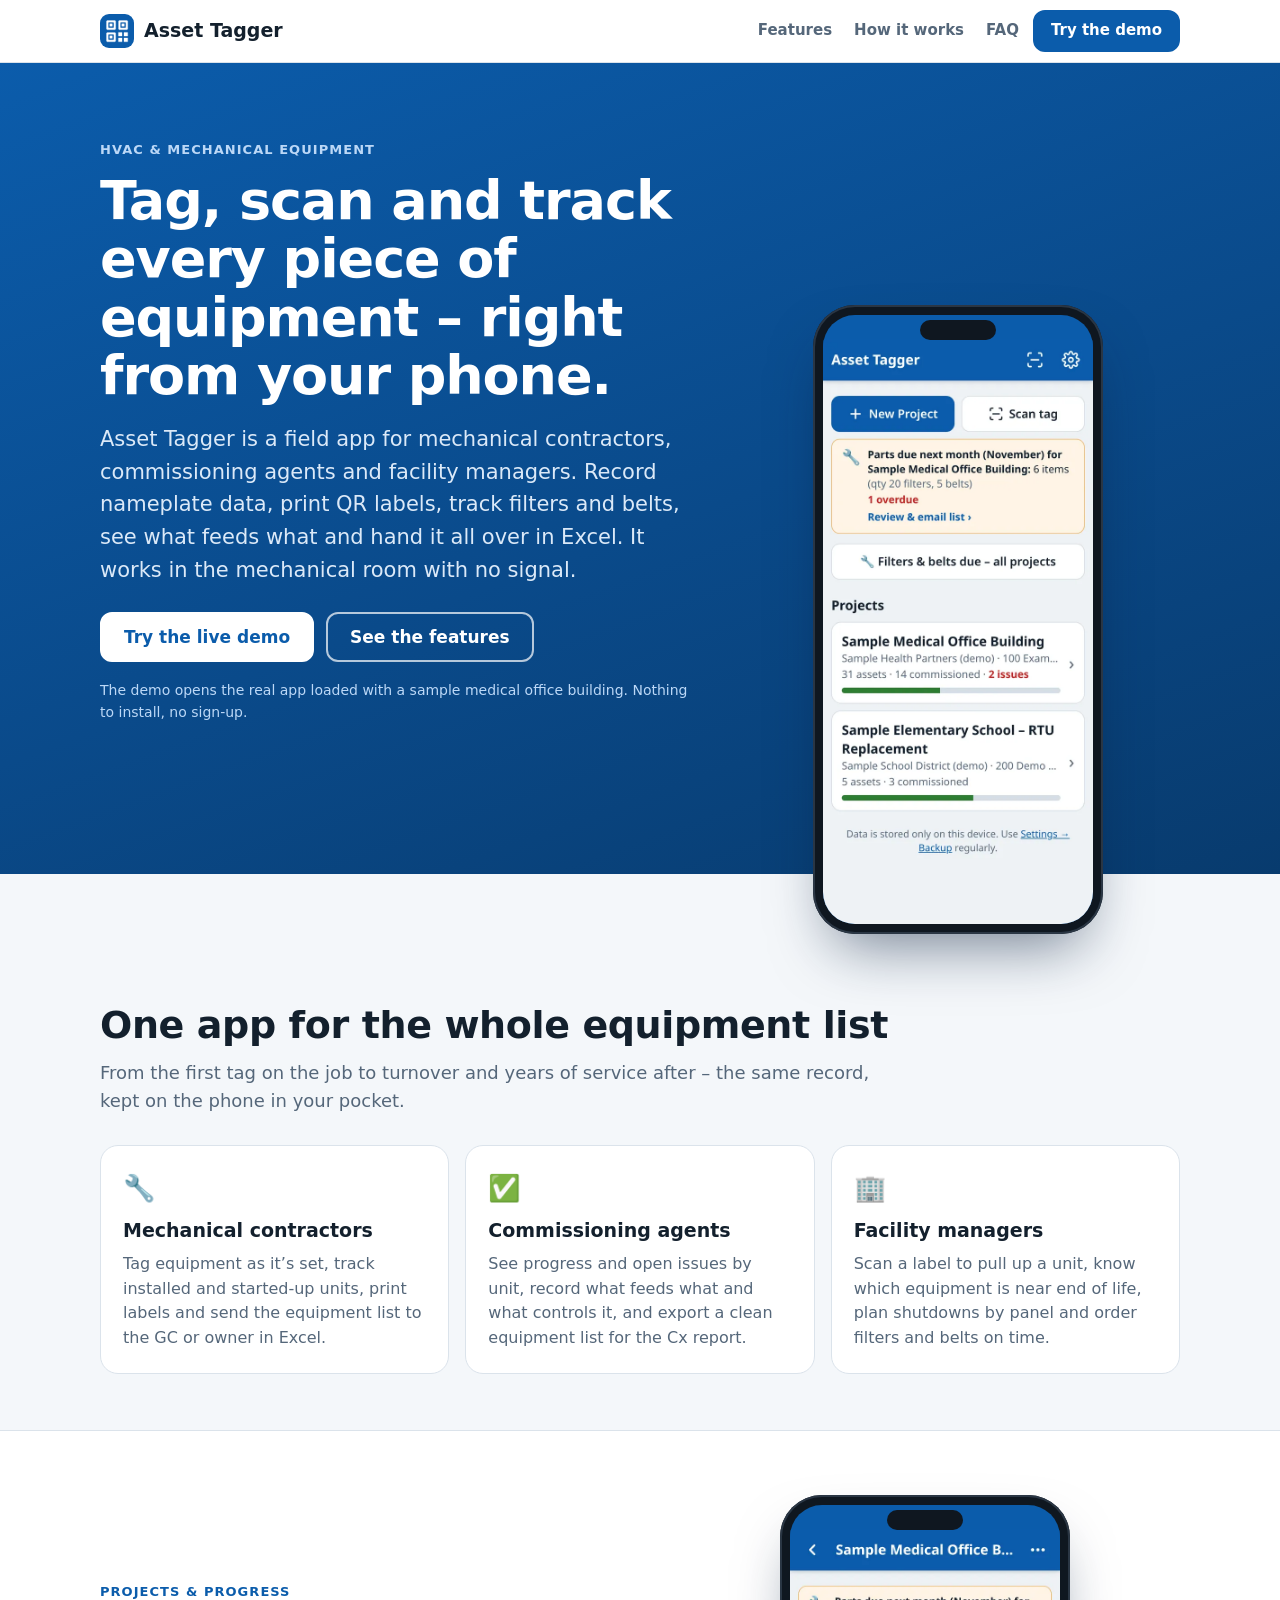
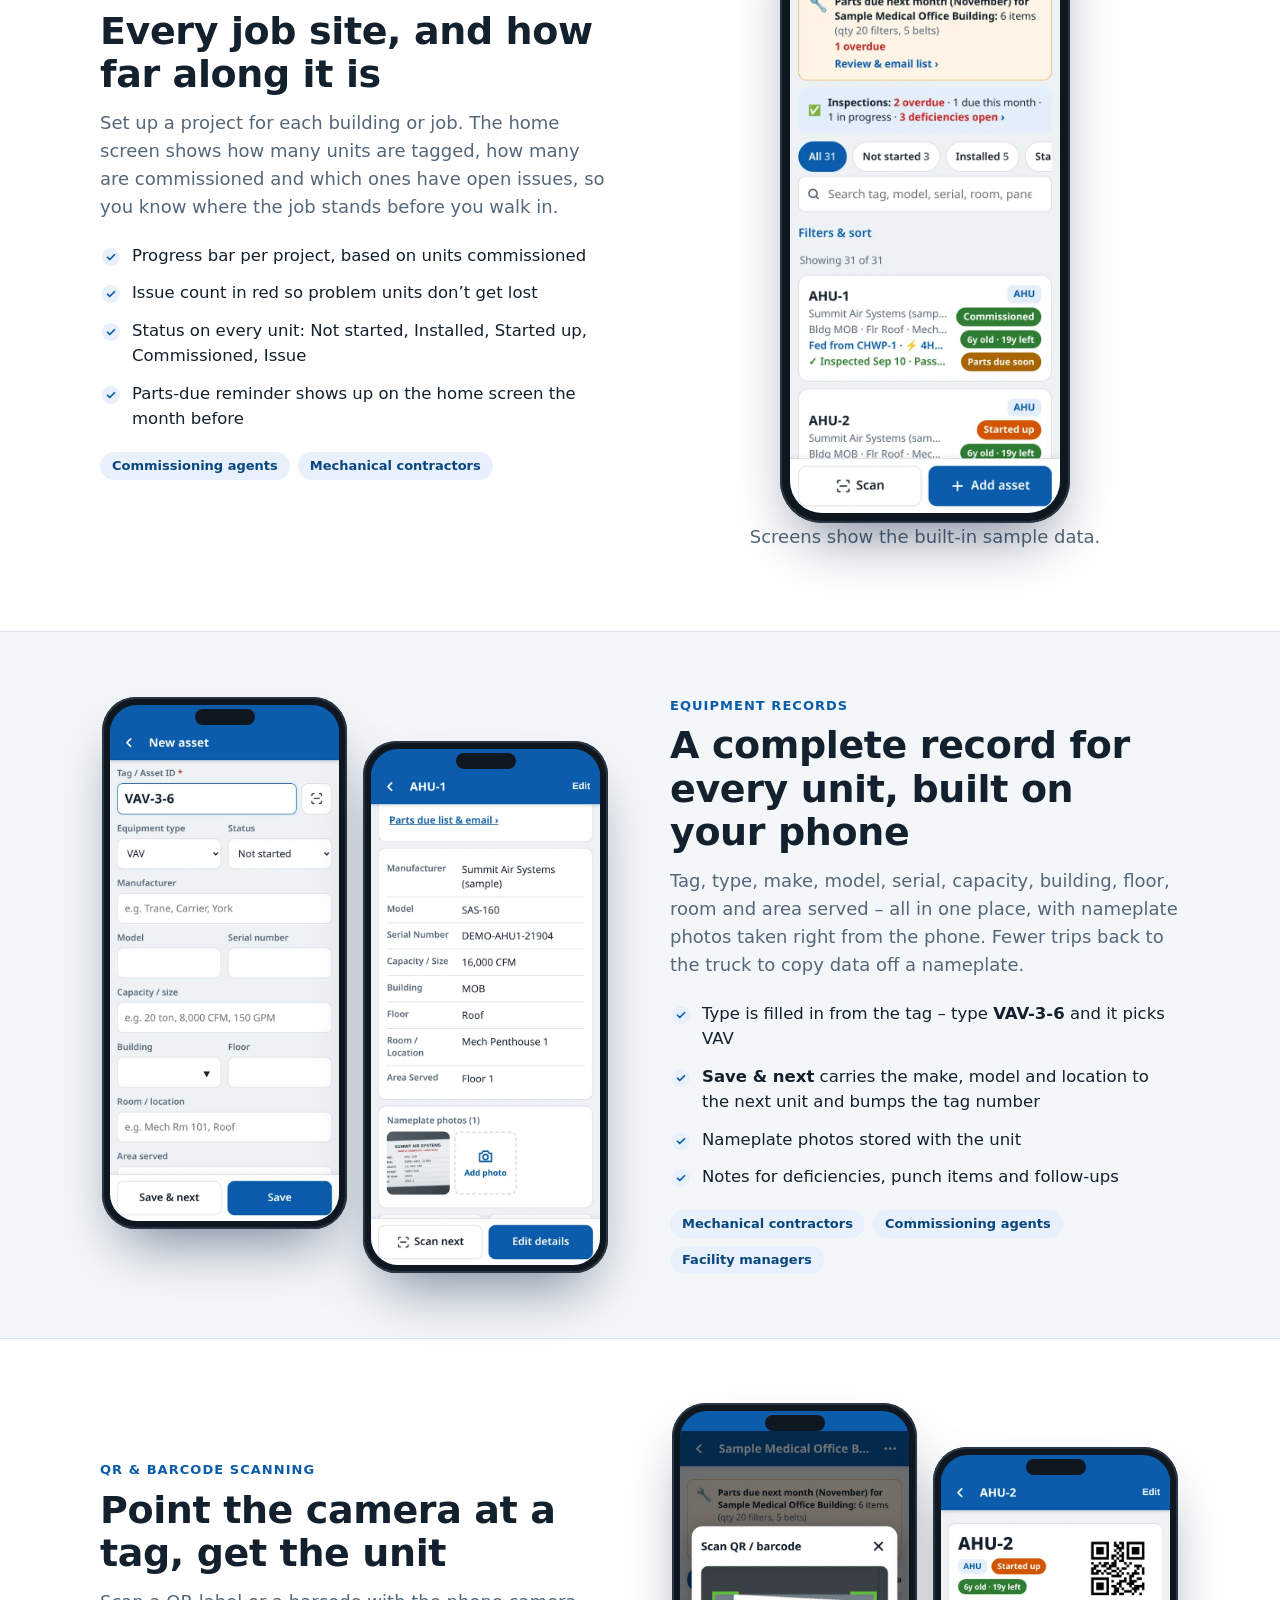
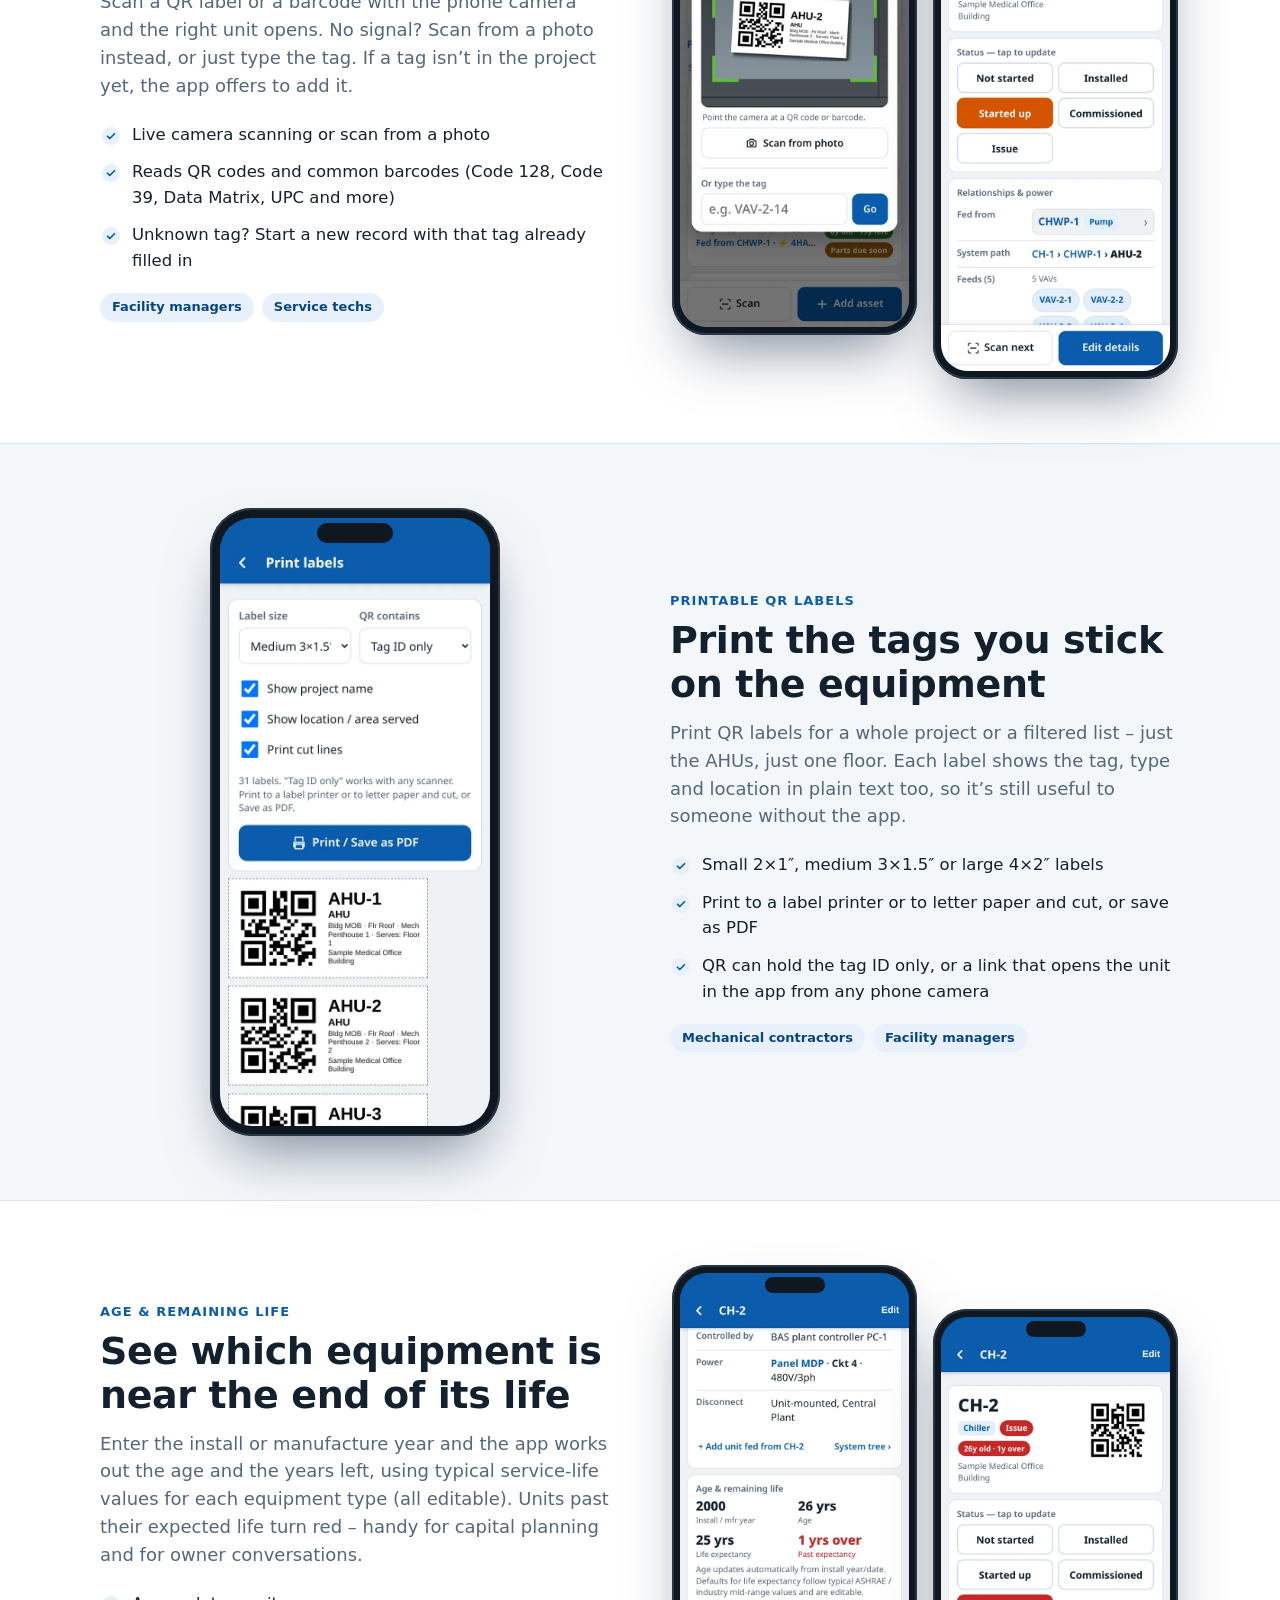
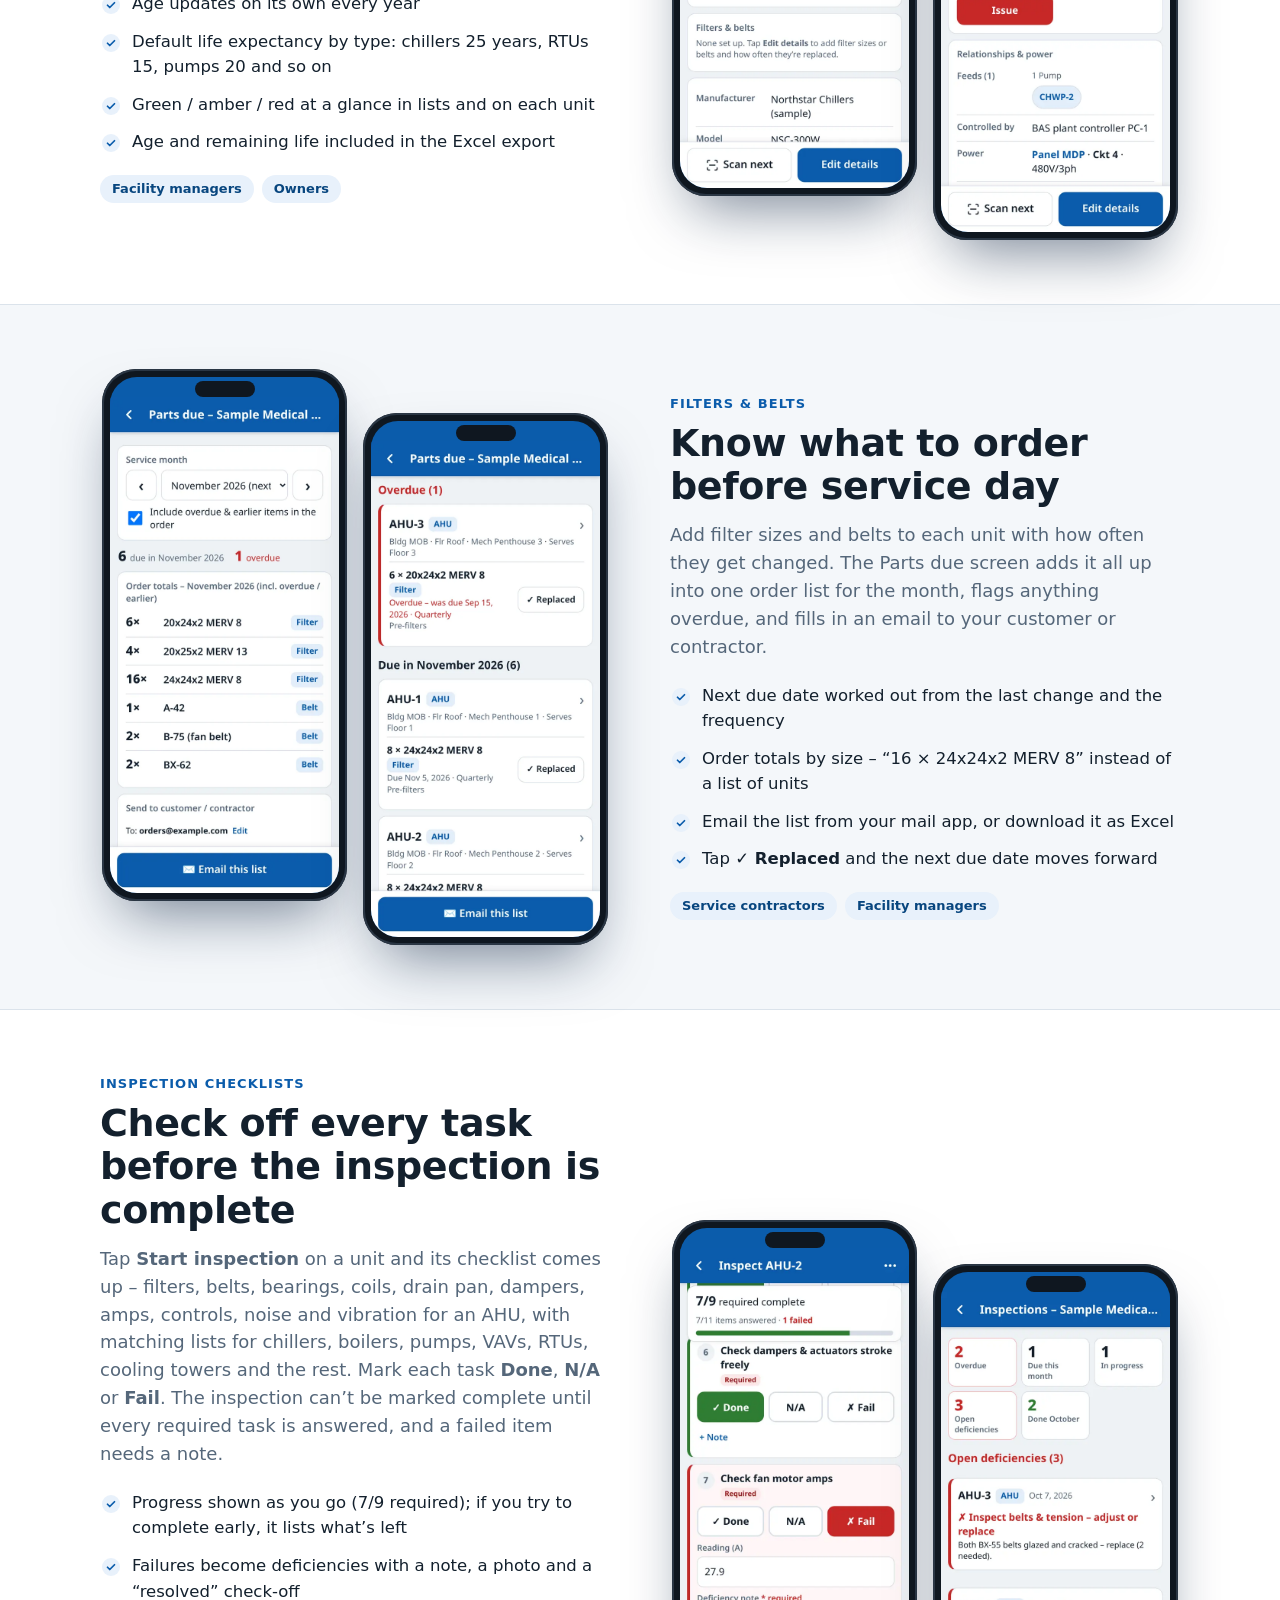
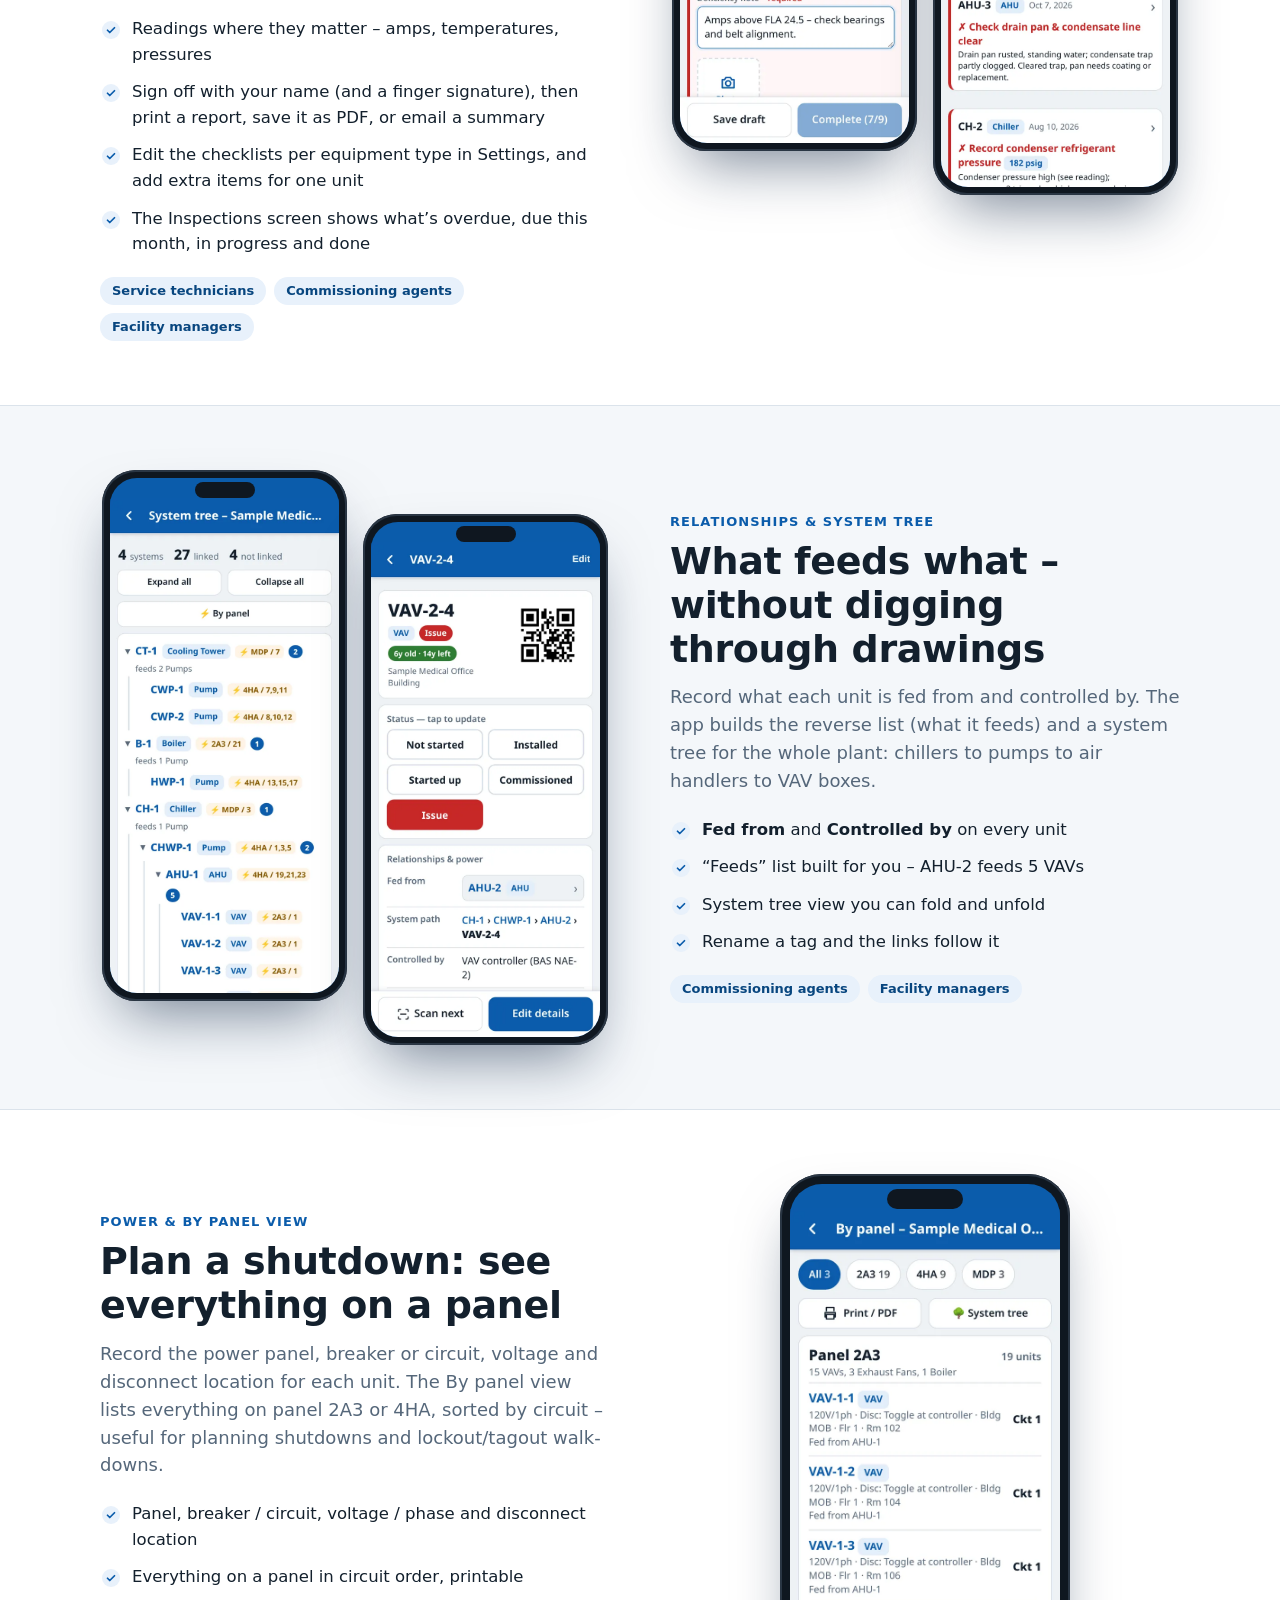
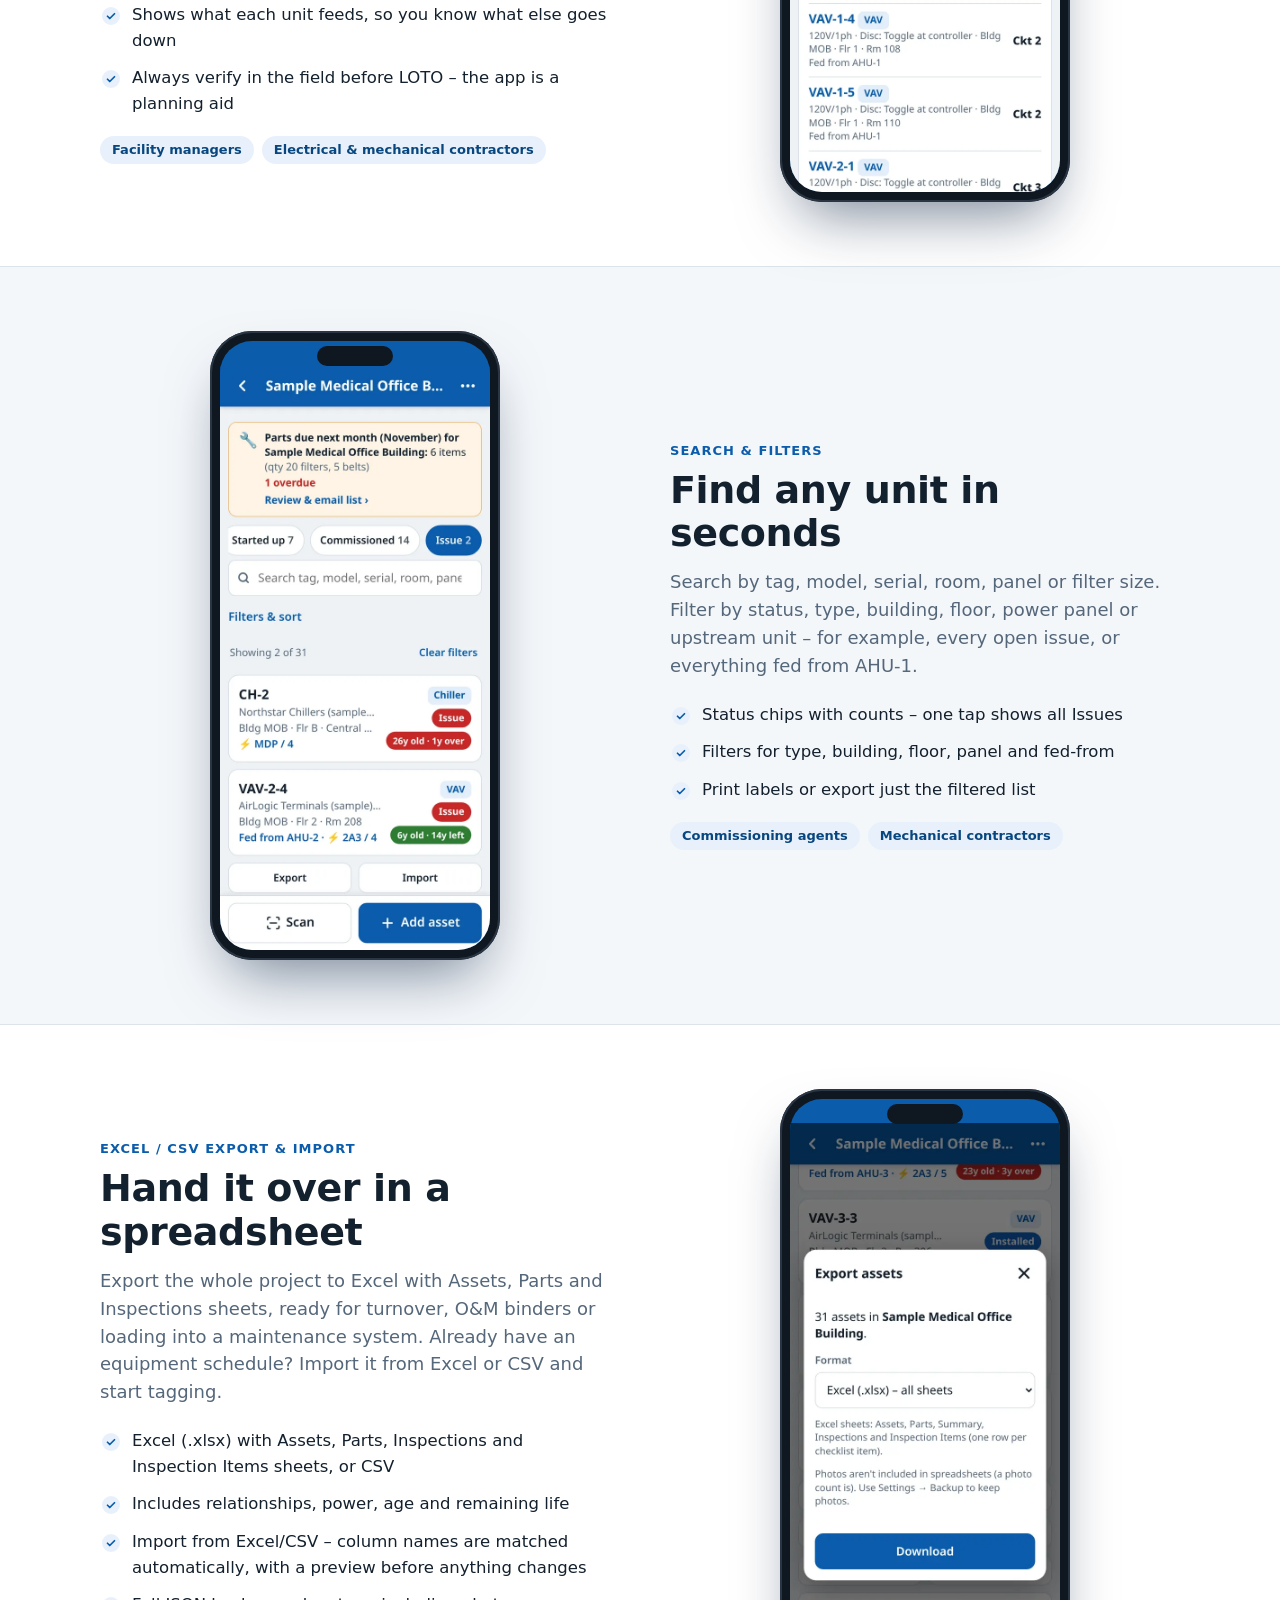
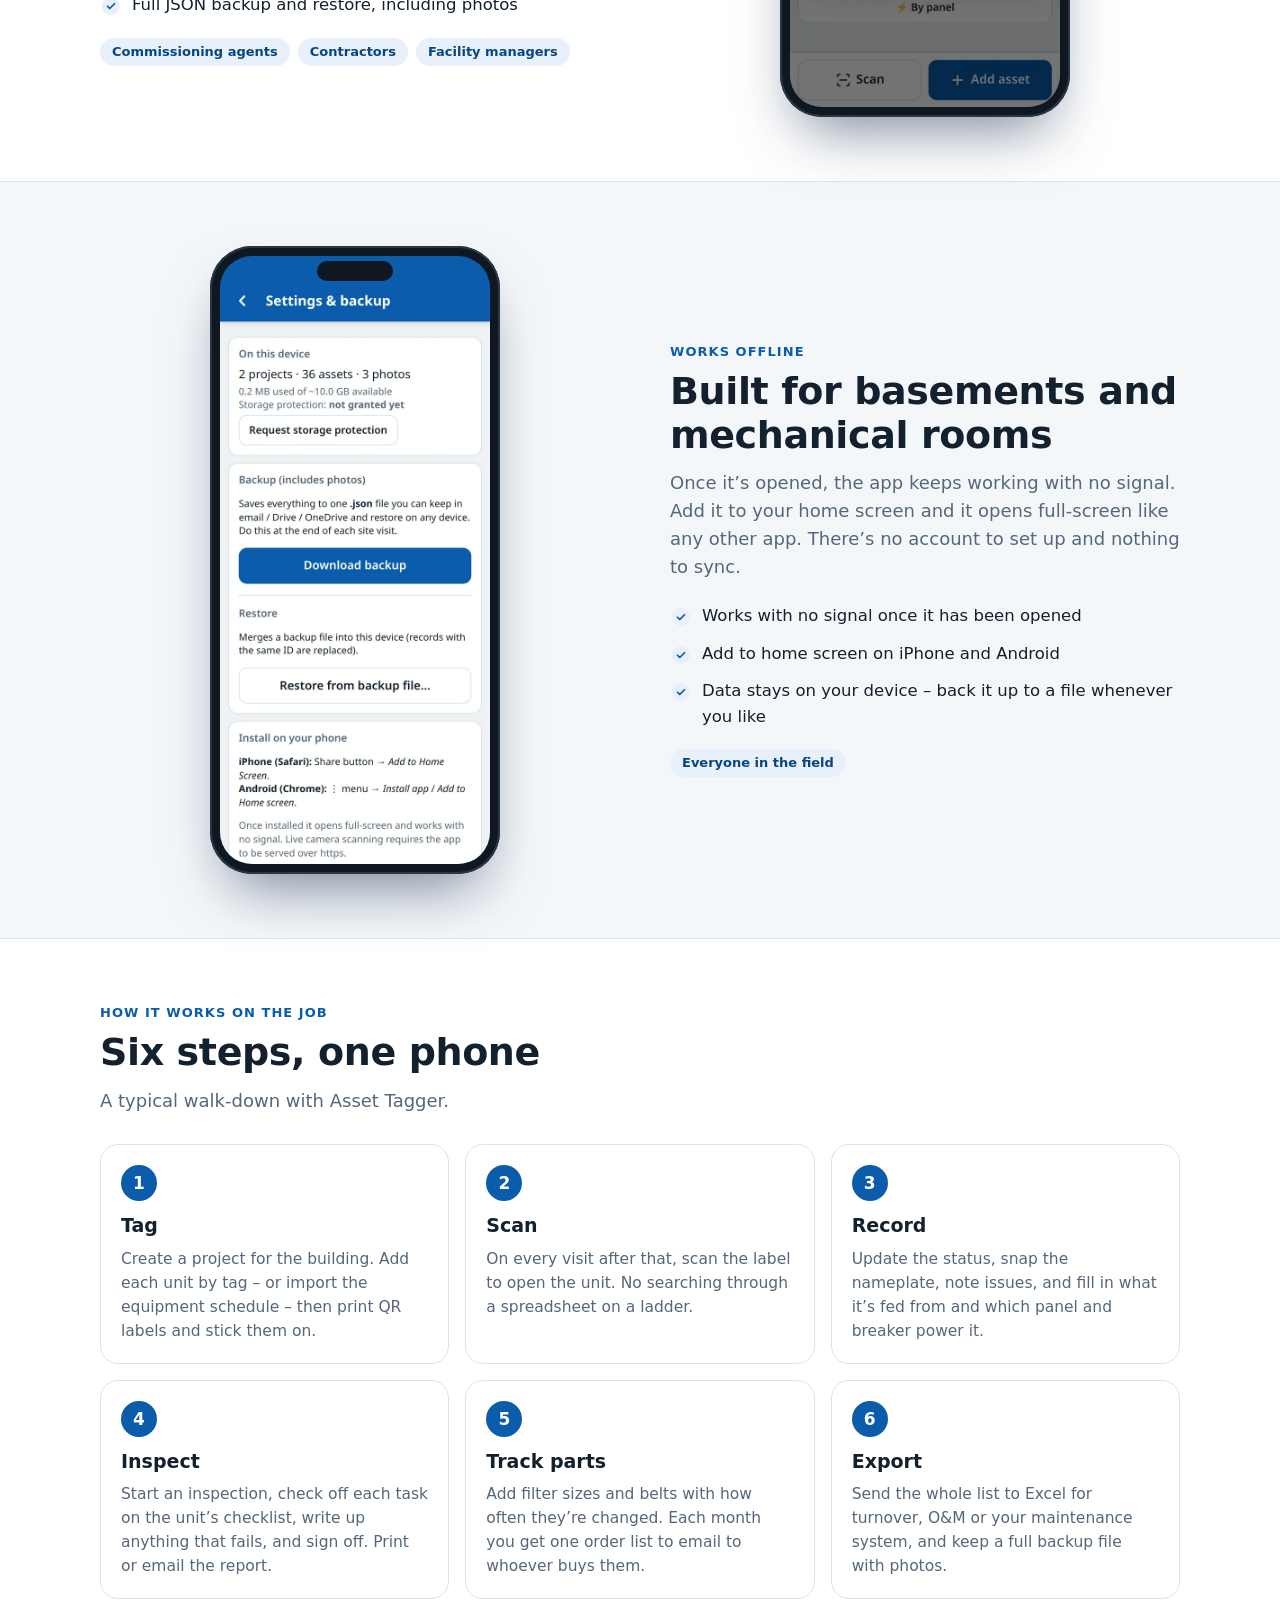
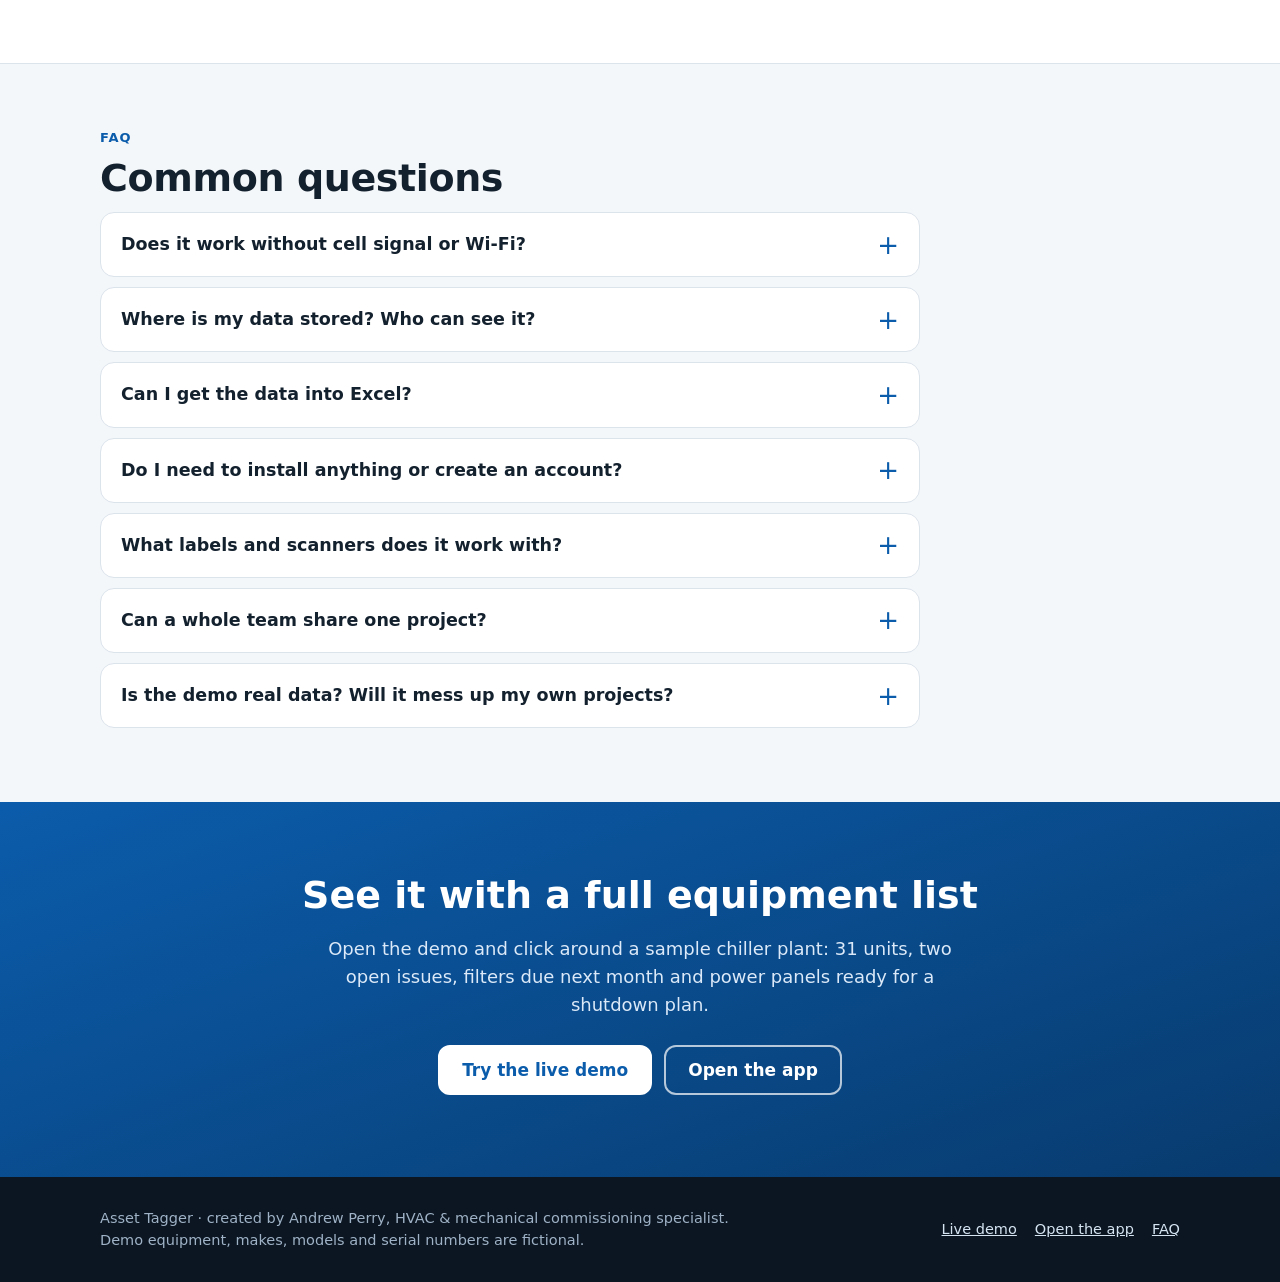
==== commit 45b3b71c: "v1.5.0: inspection checklists – per-type templates (editable in Settings) + per-asset extra items an" ====
--- a/demo/index.html
+++ b/demo/index.html
@@ -4,7 +4,7 @@
 <meta charset="utf-8">
 <meta name="viewport" content="width=device-width, initial-scale=1, viewport-fit=cover">
 <title>Asset Tagger – HVAC &amp; mechanical equipment tagging that works offline</title>
-<meta name="description" content="Tag, scan and track HVAC and mechanical equipment from your phone: QR labels, nameplate data, filters and belts, age and remaining life, system relationships, power panels and Excel export. Works offline.">
+<meta name="description" content="Tag, scan and track HVAC and mechanical equipment from your phone: QR labels, nameplate data, inspection checklists, filters and belts, age and remaining life, system relationships, power panels and Excel export. Works offline.">
 <meta name="theme-color" content="#0b5cab">
 <link rel="icon" href="../icons/icon.svg" type="image/svg+xml">
 <link rel="apple-touch-icon" href="../icons/icon-180.png">
@@ -122,8 +122,20 @@
     <div class="feat-media"><div class="phones two"><figure class="phone "><div class="scr"><img src="img/parts-due.webp" width="600" height="1298" alt="Parts due screen with order totals for November and one overdue item" loading="lazy" decoding="async"></div></figure><figure class="phone "><div class="scr"><img src="img/parts-list.webp" width="600" height="1298" alt="Overdue and due-next-month filters and belts listed by unit" loading="lazy" decoding="async"></div></figure></div></div>
   </div>
 </section>
-<section class="sec" id="systems">
-  <div class="wrap feat">
+<section class="sec" id="inspections">
+  <div class="wrap feat">
+    <div class="feat-copy">
+      <div class="kicker">Inspection checklists</div>
+      <h2>Check off every task before the inspection is complete</h2>
+      <p>Tap <b>Start inspection</b> on a unit and its checklist comes up – filters, belts, bearings, coils, drain pan, dampers, amps, controls, noise and vibration for an AHU, with matching lists for chillers, boilers, pumps, VAVs, RTUs, cooling towers and the rest. Mark each task <b>Done</b>, <b>N/A</b> or <b>Fail</b>. The inspection can’t be marked complete until every required task is answered, and a failed item needs a note.</p>
+      <ul class="ticks"><li>Progress shown as you go (7/9 required); if you try to complete early, it lists what’s left</li><li>Failures become deficiencies with a note, a photo and a “resolved” check-off</li><li>Readings where they matter – amps, temperatures, pressures</li><li>Sign off with your name (and a finger signature), then print a report, save it as PDF, or email a summary</li><li>Edit the checklists per equipment type in Settings, and add extra items for one unit</li><li>The Inspections screen shows what’s overdue, due this month, in progress and done</li></ul>
+      <div class="who"><span>Service technicians</span><span>Commissioning agents</span><span>Facility managers</span></div>
+    </div>
+    <div class="feat-media"><div class="phones two"><figure class="phone "><div class="scr"><img src="img/inspection-checklist.webp" width="600" height="1298" alt="AHU-2 inspection checklist at 7 of 9 required, with the fan motor amps item failed, a 27.9 A reading and a deficiency note" loading="lazy" decoding="async"></div></figure><figure class="phone "><div class="scr"><img src="img/inspections-due.webp" width="600" height="1298" alt="Inspections screen for the sample project: 2 overdue, 1 due this month, 1 in progress and 3 open deficiencies listed by unit" loading="lazy" decoding="async"></div></figure></div></div>
+  </div>
+</section>
+<section class="sec alt" id="systems">
+  <div class="wrap feat flip">
     <div class="feat-copy">
       <div class="kicker">Relationships &amp; system tree</div>
       <h2>What feeds what – without digging through drawings</h2>
@@ -134,8 +146,8 @@
     <div class="feat-media"><div class="phones two"><figure class="phone "><div class="scr"><img src="img/system-tree.webp" width="600" height="1298" alt="System tree showing the cooling tower, boiler and chiller plant down to VAV boxes" loading="lazy" decoding="async"></div></figure><figure class="phone "><div class="scr"><img src="img/fed-from.webp" width="600" height="1298" alt="VAV-2-4 showing it is fed from AHU-2 and its full system path" loading="lazy" decoding="async"></div></figure></div></div>
   </div>
 </section>
-<section class="sec alt" id="panels">
-  <div class="wrap feat flip">
+<section class="sec" id="panels">
+  <div class="wrap feat">
     <div class="feat-copy">
       <div class="kicker">Power &amp; By panel view</div>
       <h2>Plan a shutdown: see everything on a panel</h2>
@@ -146,8 +158,8 @@
     <div class="feat-media"><div class="phones"><figure class="phone "><div class="scr"><img src="img/by-panel.webp" width="600" height="1298" alt="By panel view listing equipment on panel 2A3 in circuit order" loading="lazy" decoding="async"></div></figure></div></div>
   </div>
 </section>
-<section class="sec" id="search">
-  <div class="wrap feat">
+<section class="sec alt" id="search">
+  <div class="wrap feat flip">
     <div class="feat-copy">
       <div class="kicker">Search &amp; filters</div>
       <h2>Find any unit in seconds</h2>
@@ -158,20 +170,20 @@
     <div class="feat-media"><div class="phones"><figure class="phone "><div class="scr"><img src="img/filter-issues.webp" width="600" height="1298" alt="Equipment list filtered to show the two units with issues" loading="lazy" decoding="async"></div></figure></div></div>
   </div>
 </section>
-<section class="sec alt" id="export">
-  <div class="wrap feat flip">
+<section class="sec" id="export">
+  <div class="wrap feat">
     <div class="feat-copy">
       <div class="kicker">Excel / CSV export &amp; import</div>
       <h2>Hand it over in a spreadsheet</h2>
-      <p>Export the whole project to Excel with an Assets sheet and a Parts sheet, ready for turnover, O&amp;M binders or loading into a maintenance system. Already have an equipment schedule? Import it from Excel or CSV and start tagging.</p>
-      <ul class="ticks"><li>Excel (.xlsx) with Assets and Parts sheets, or CSV</li><li>Includes relationships, power, age and remaining life</li><li>Import from Excel/CSV – column names are matched automatically, with a preview before anything changes</li><li>Full JSON backup and restore, including photos</li></ul>
+      <p>Export the whole project to Excel with Assets, Parts and Inspections sheets, ready for turnover, O&amp;M binders or loading into a maintenance system. Already have an equipment schedule? Import it from Excel or CSV and start tagging.</p>
+      <ul class="ticks"><li>Excel (.xlsx) with Assets, Parts, Inspections and Inspection Items sheets, or CSV</li><li>Includes relationships, power, age and remaining life</li><li>Import from Excel/CSV – column names are matched automatically, with a preview before anything changes</li><li>Full JSON backup and restore, including photos</li></ul>
       <div class="who"><span>Commissioning agents</span><span>Contractors</span><span>Facility managers</span></div>
     </div>
-    <div class="feat-media"><div class="phones"><figure class="phone "><div class="scr"><img src="img/export.webp" width="600" height="1298" alt="Export dialog offering Excel with Assets and Parts sheets or CSV" loading="lazy" decoding="async"></div></figure></div></div>
-  </div>
-</section>
-<section class="sec" id="offline">
-  <div class="wrap feat">
+    <div class="feat-media"><div class="phones"><figure class="phone "><div class="scr"><img src="img/export.webp" width="600" height="1298" alt="Export dialog offering Excel with Assets, Parts and Inspections sheets or CSV" loading="lazy" decoding="async"></div></figure></div></div>
+  </div>
+</section>
+<section class="sec alt" id="offline">
+  <div class="wrap feat flip">
     <div class="feat-copy">
       <div class="kicker">Works offline</div>
       <h2>Built for basements and mechanical rooms</h2>
@@ -183,28 +195,29 @@
   </div>
 </section>
 
-<section class="sec alt" id="how">
+<section class="sec" id="how">
   <div class="wrap">
     <div class="kicker">How it works on the job</div>
-    <h2>Five steps, one phone</h2>
+    <h2>Six steps, one phone</h2>
     <p class="sub">A typical walk-down with Asset Tagger.</p>
     <div class="steps">
       <div class="step"><h3>Tag</h3><p>Create a project for the building. Add each unit by tag – or import the equipment schedule – then print QR labels and stick them on.</p></div>
       <div class="step"><h3>Scan</h3><p>On every visit after that, scan the label to open the unit. No searching through a spreadsheet on a ladder.</p></div>
       <div class="step"><h3>Record</h3><p>Update the status, snap the nameplate, note issues, and fill in what it’s fed from and which panel and breaker power it.</p></div>
+      <div class="step"><h3>Inspect</h3><p>Start an inspection, check off each task on the unit’s checklist, write up anything that fails, and sign off. Print or email the report.</p></div>
       <div class="step"><h3>Track parts</h3><p>Add filter sizes and belts with how often they’re changed. Each month you get one order list to email to whoever buys them.</p></div>
       <div class="step"><h3>Export</h3><p>Send the whole list to Excel for turnover, O&amp;M or your maintenance system, and keep a full backup file with photos.</p></div>
     </div>
   </div>
 </section>
 
-<section class="sec" id="faq">
+<section class="sec alt" id="faq">
   <div class="wrap"><div class="faq">
     <div class="kicker">FAQ</div>
     <h2>Common questions</h2>
     <details><summary>Does it work without cell signal or Wi-Fi?</summary><p>Yes. After the app has been opened once, it keeps working offline – in basements, penthouses and plant rooms. Add it to your home screen and it opens like a normal app. Live camera scanning needs the app opened over https (it is, on the normal link); scanning from a photo and typing a tag always work.</p></details>
     <details><summary>Where is my data stored? Who can see it?</summary><p>Your projects, equipment and photos are saved in the browser on your own phone or computer. There is no account and nothing is uploaded to a server. To move data to another device or keep a safe copy, use <b>Settings → Backup</b> to save a file, and <b>Restore</b> on the other device.</p></details>
-    <details><summary>Can I get the data into Excel?</summary><p>Yes. Export a project to Excel (.xlsx) with an Assets sheet and a Parts (filters &amp; belts) sheet, or to CSV. You can also import an existing equipment schedule from Excel or CSV – the app matches the columns and shows a preview before anything is changed.</p></details>
+    <details><summary>Can I get the data into Excel?</summary><p>Yes. Export a project to Excel (.xlsx) with Assets, Parts (filters &amp; belts), Inspections and Inspection Items sheets, or to CSV. You can also import an existing equipment schedule from Excel or CSV – the app matches the columns and shows a preview before anything is changed.</p></details>
     <details><summary>Do I need to install anything or create an account?</summary><p>No. It runs in the phone’s browser (Safari on iPhone, Chrome on Android) or on a laptop. “Add to Home Screen” is optional and just makes it open full-screen.</p></details>
     <details><summary>What labels and scanners does it work with?</summary><p>It prints QR labels in three sizes (2×1″, 3×1.5″ and 4×2″) to a label printer or plain letter paper, or saves them as PDF. The scanner uses the phone camera and reads QR codes and common barcodes, so existing barcode tags can be used too.</p></details>
     <details><summary>Can a whole team share one project?</summary><p>Each device keeps its own data – there’s no live syncing. Teams share by exporting to Excel or passing a backup file, which can be restored on another device.</p></details>
--- a/demo/demo.css
+++ b/demo/demo.css
@@ -70,7 +70,7 @@
 /* steps */
 .steps{display:grid;gap:16px;counter-reset:s;margin-top:8px}
 @media(min-width:700px){.steps{grid-template-columns:repeat(2,1fr)}}
-@media(min-width:1040px){.steps{grid-template-columns:repeat(5,1fr)}}
+@media(min-width:1040px){.steps{grid-template-columns:repeat(3,1fr)}}
 .step{background:#fff;border:1px solid var(--line);border-radius:var(--r);padding:20px;position:relative}
 .step::before{counter-increment:s;content:counter(s);display:inline-flex;align-items:center;justify-content:center;width:36px;height:36px;border-radius:50%;background:var(--blue);color:#fff;font-weight:800;margin-bottom:10px}
 .step h3{margin:0 0 6px;font-size:19px}
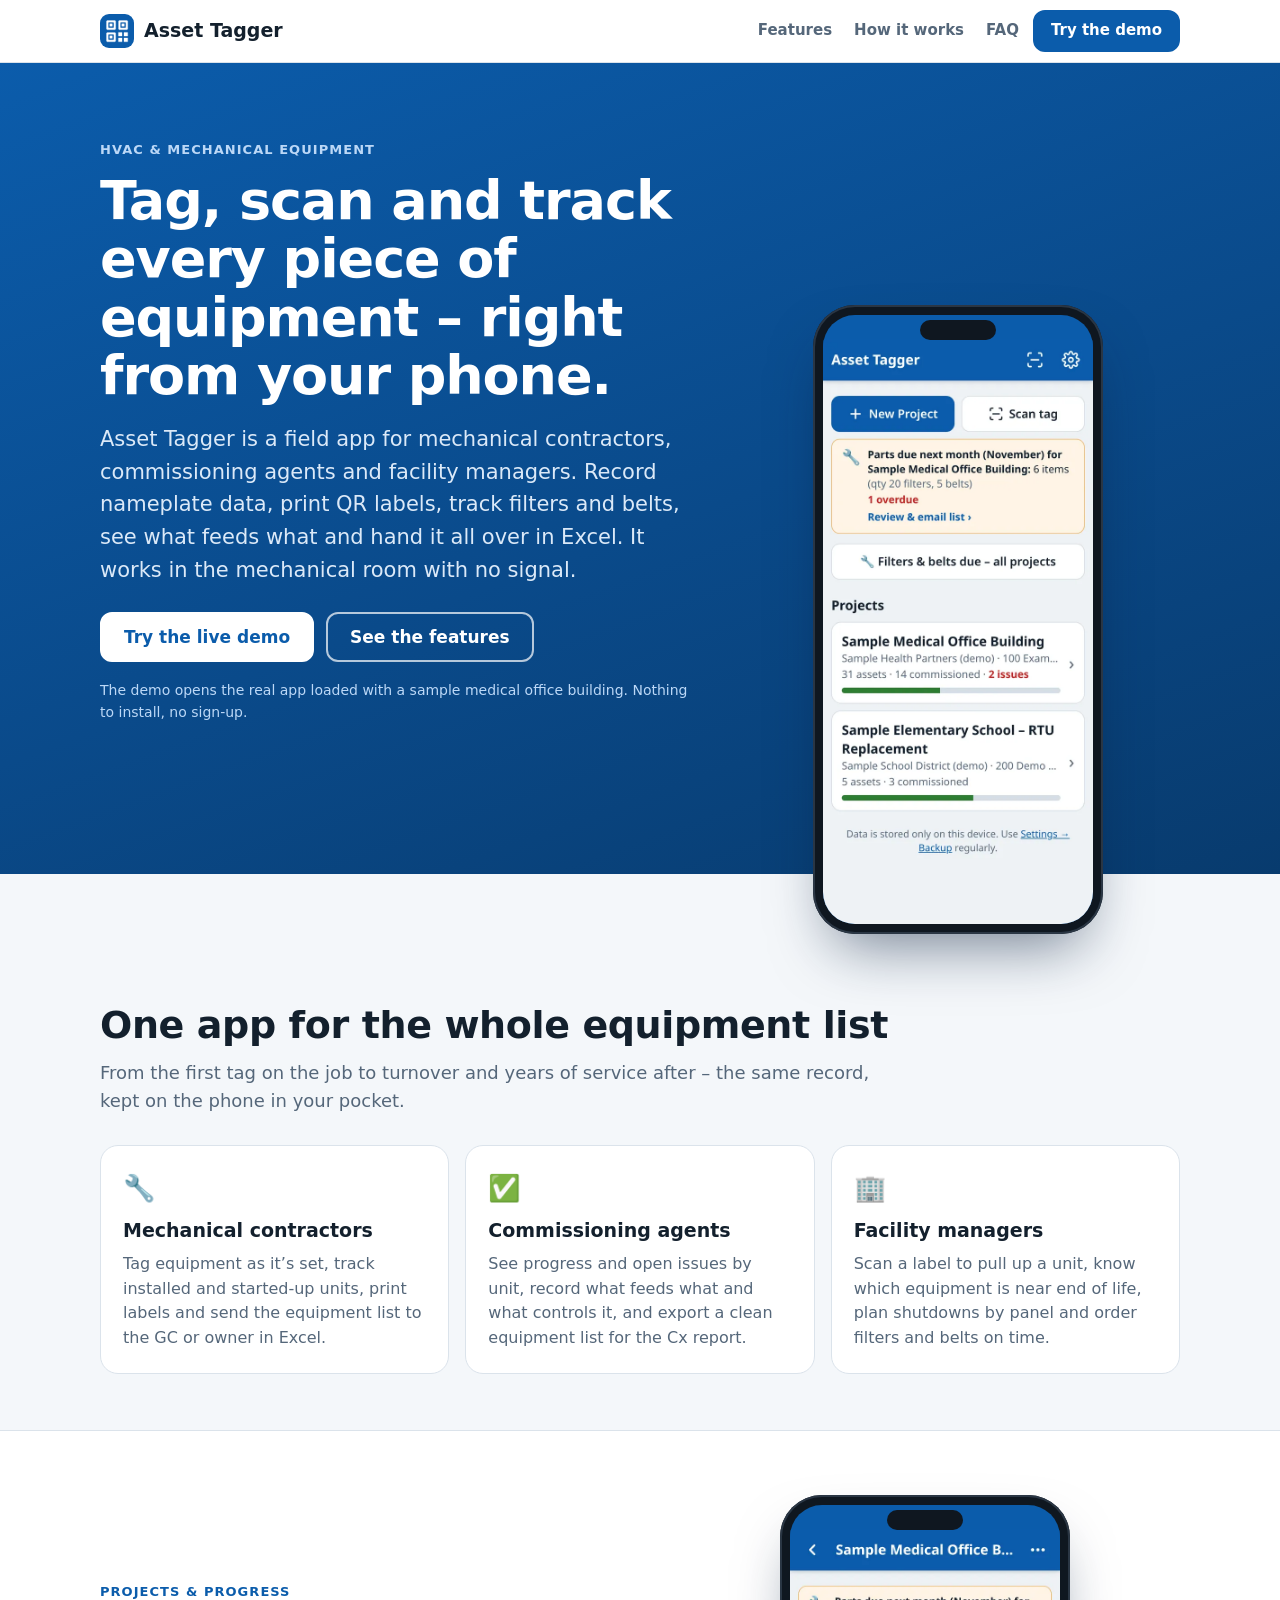
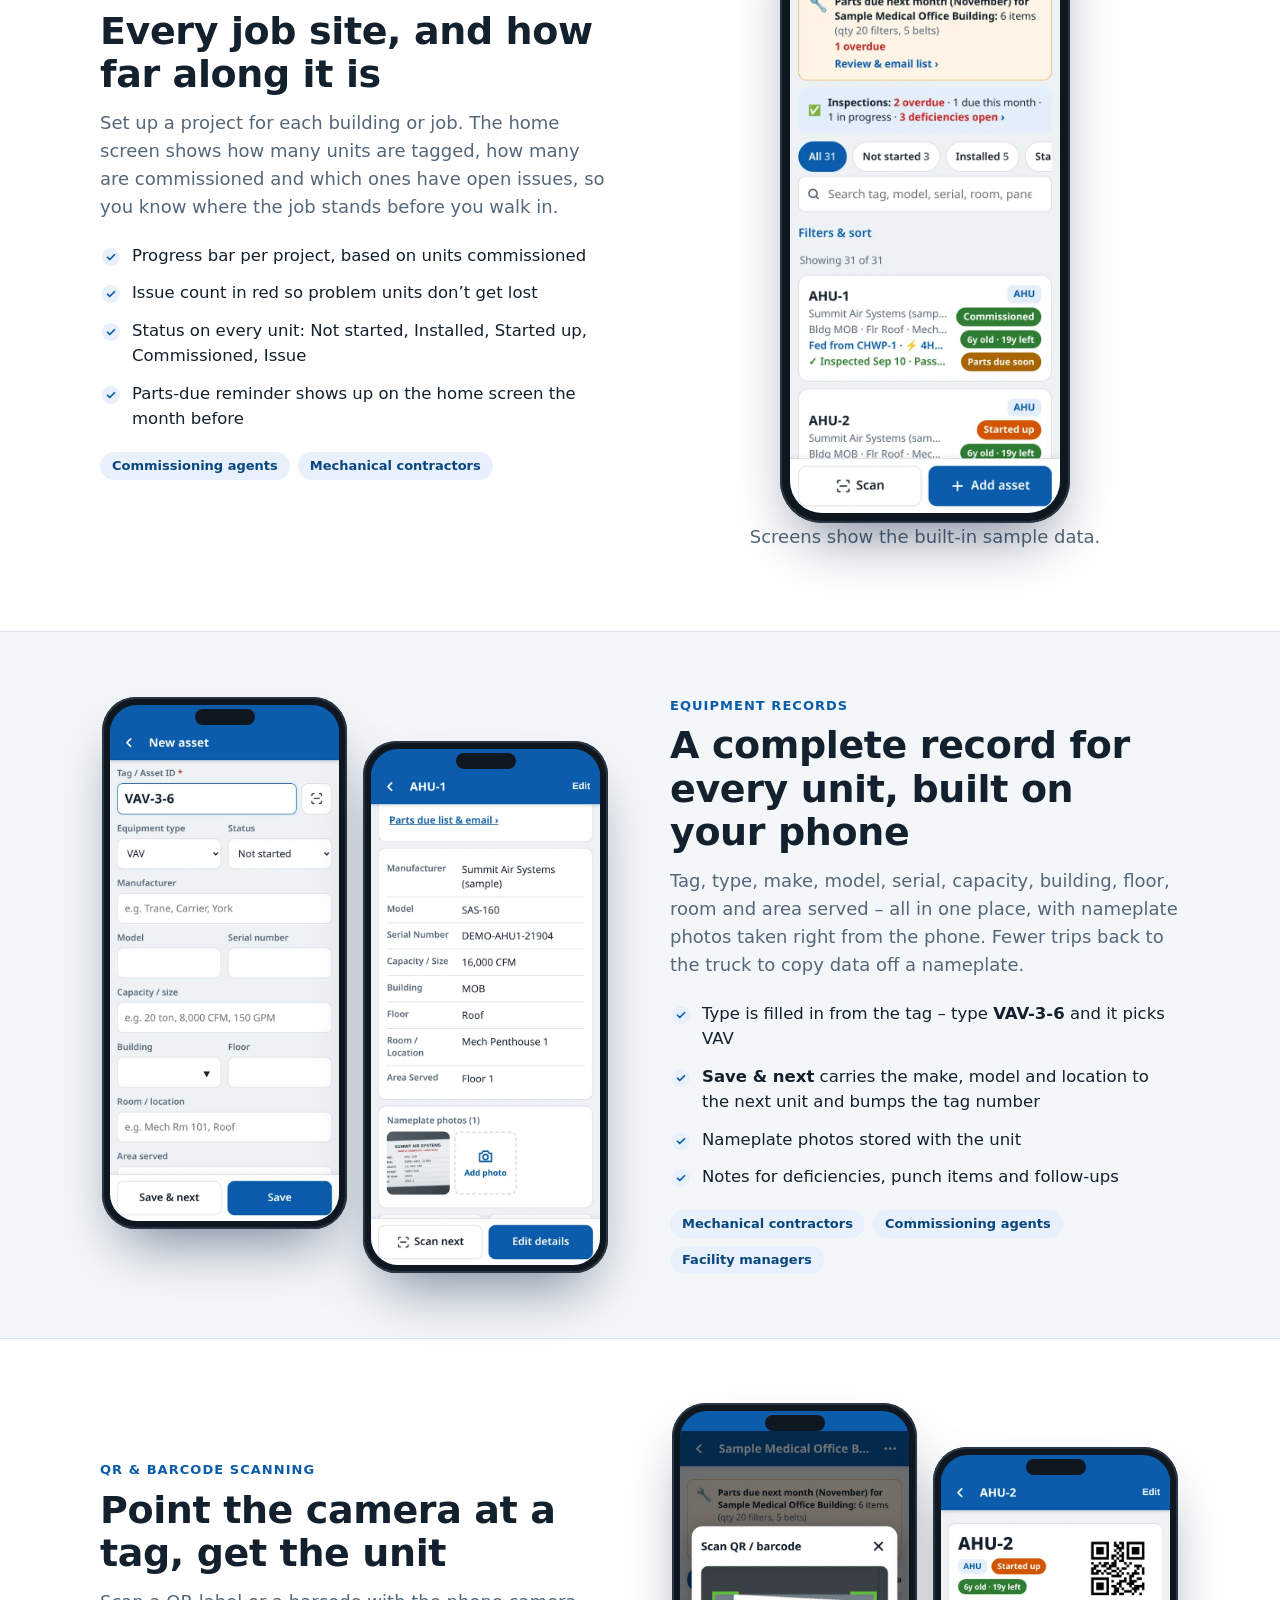
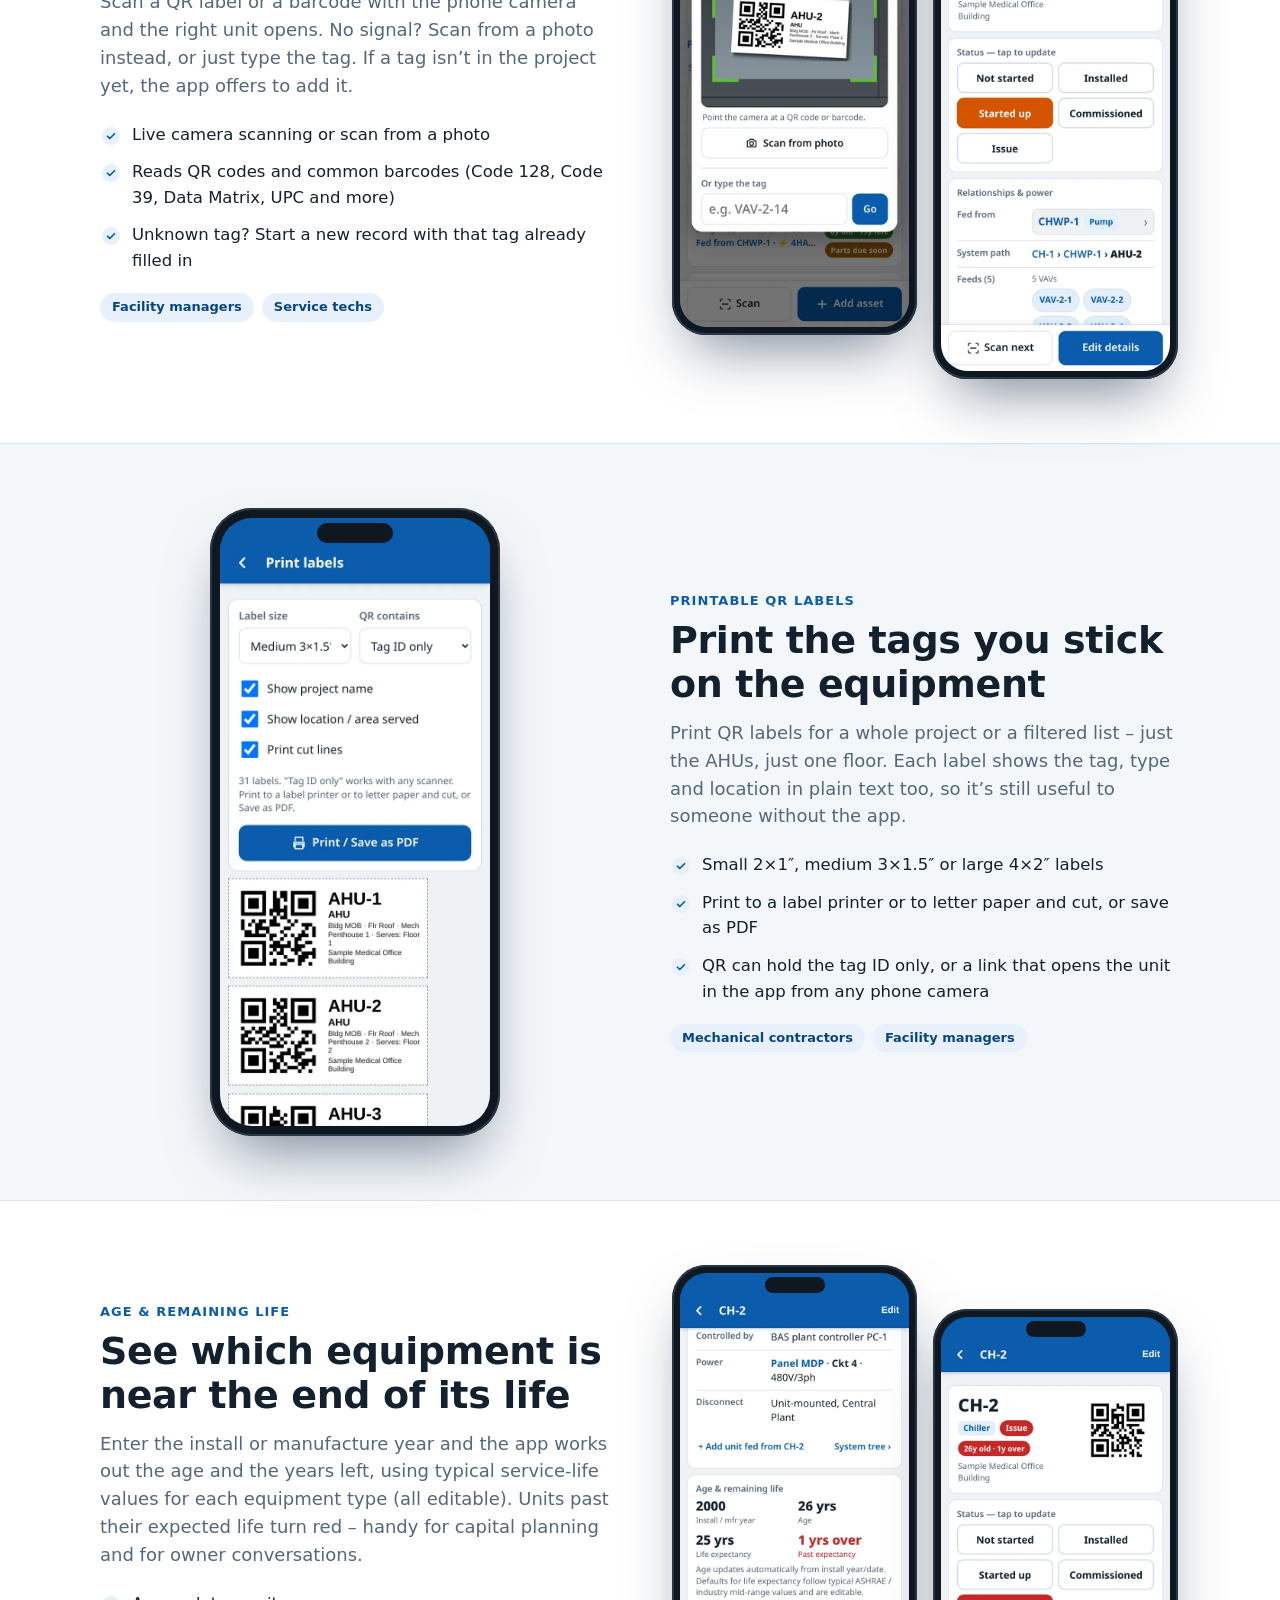
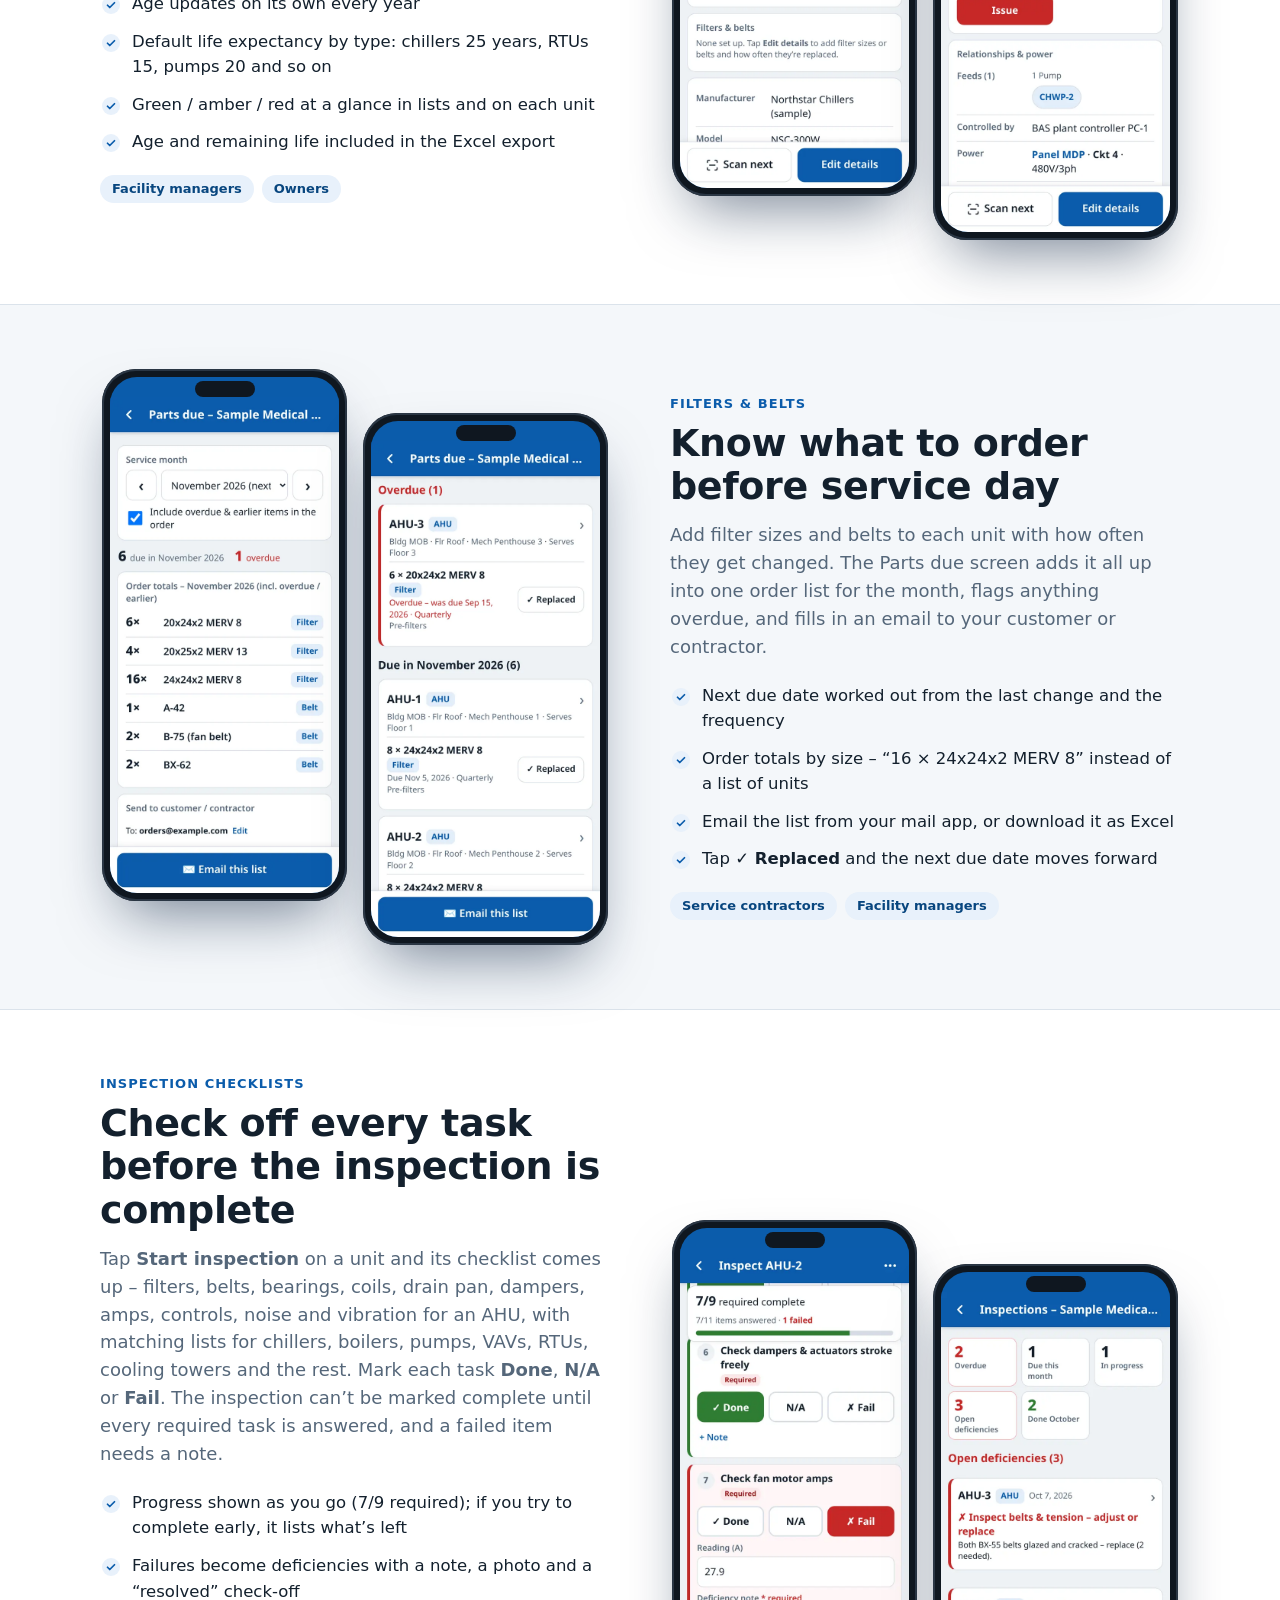
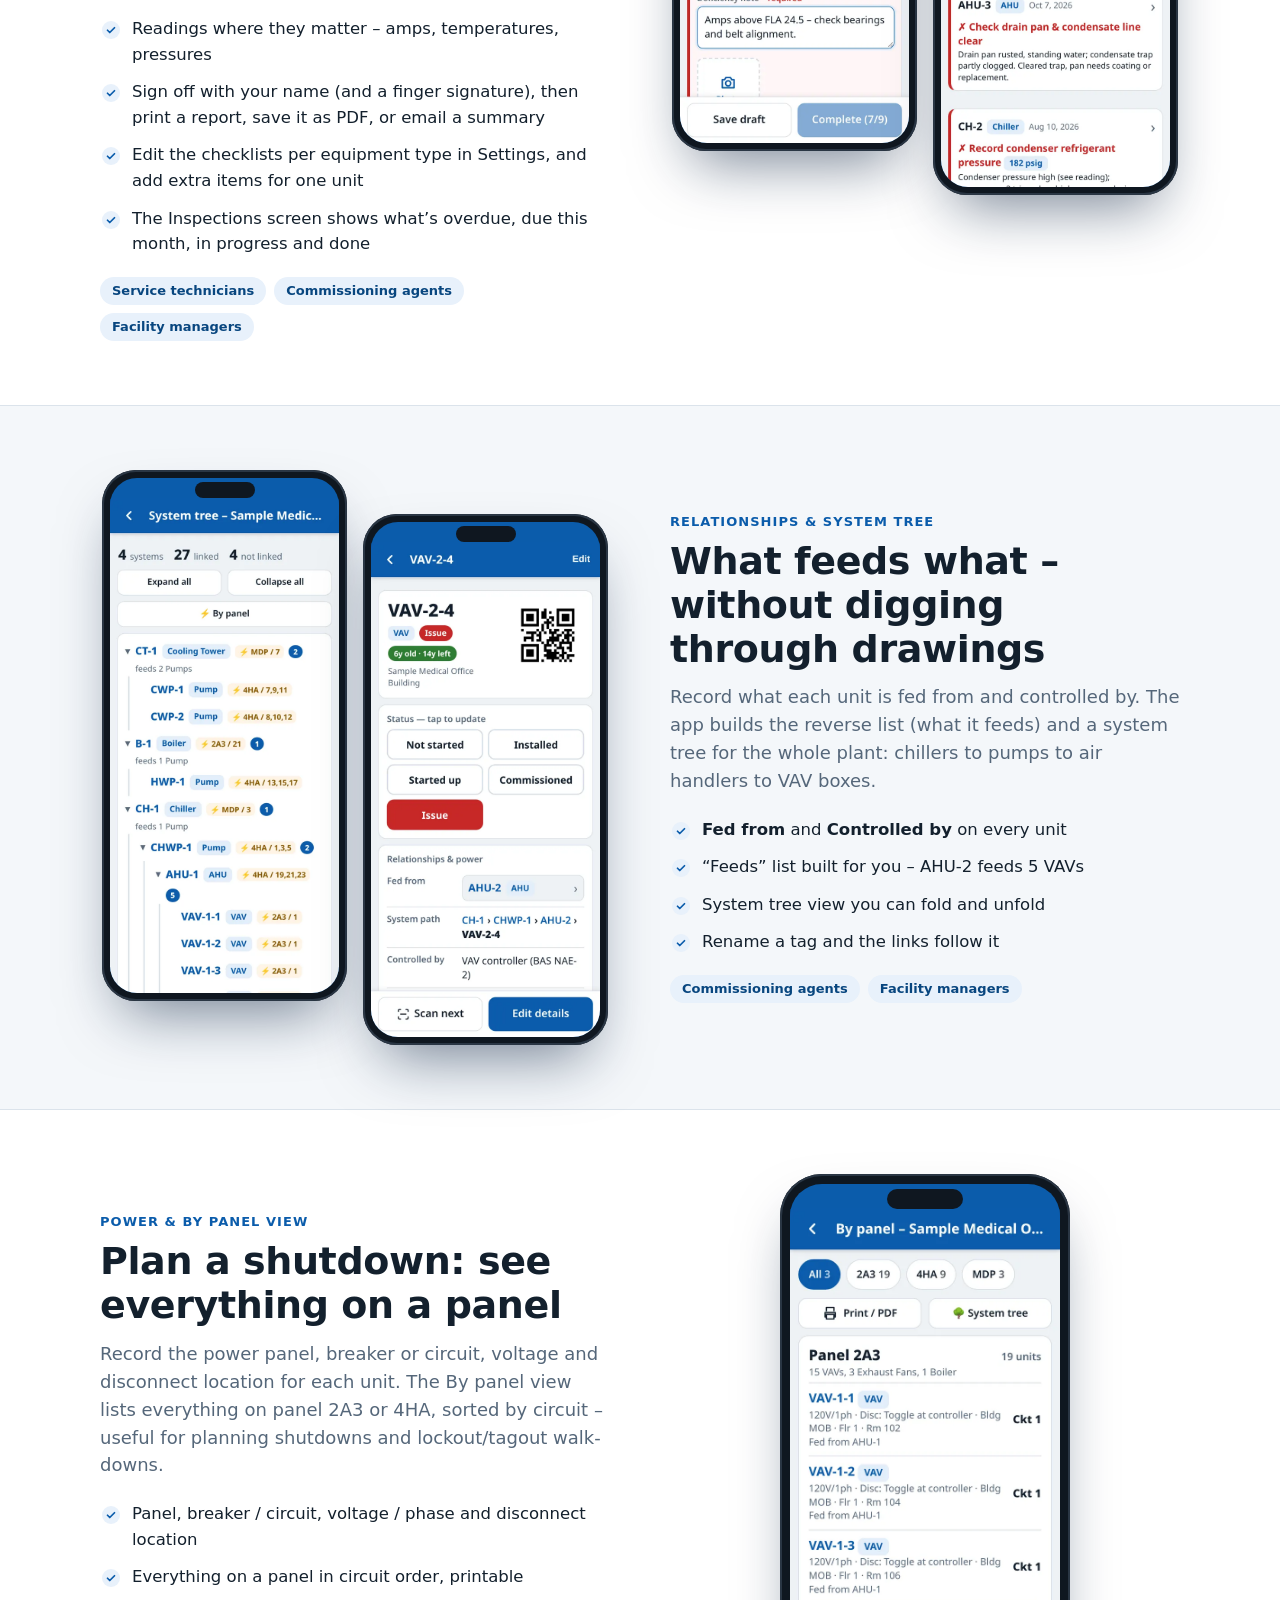
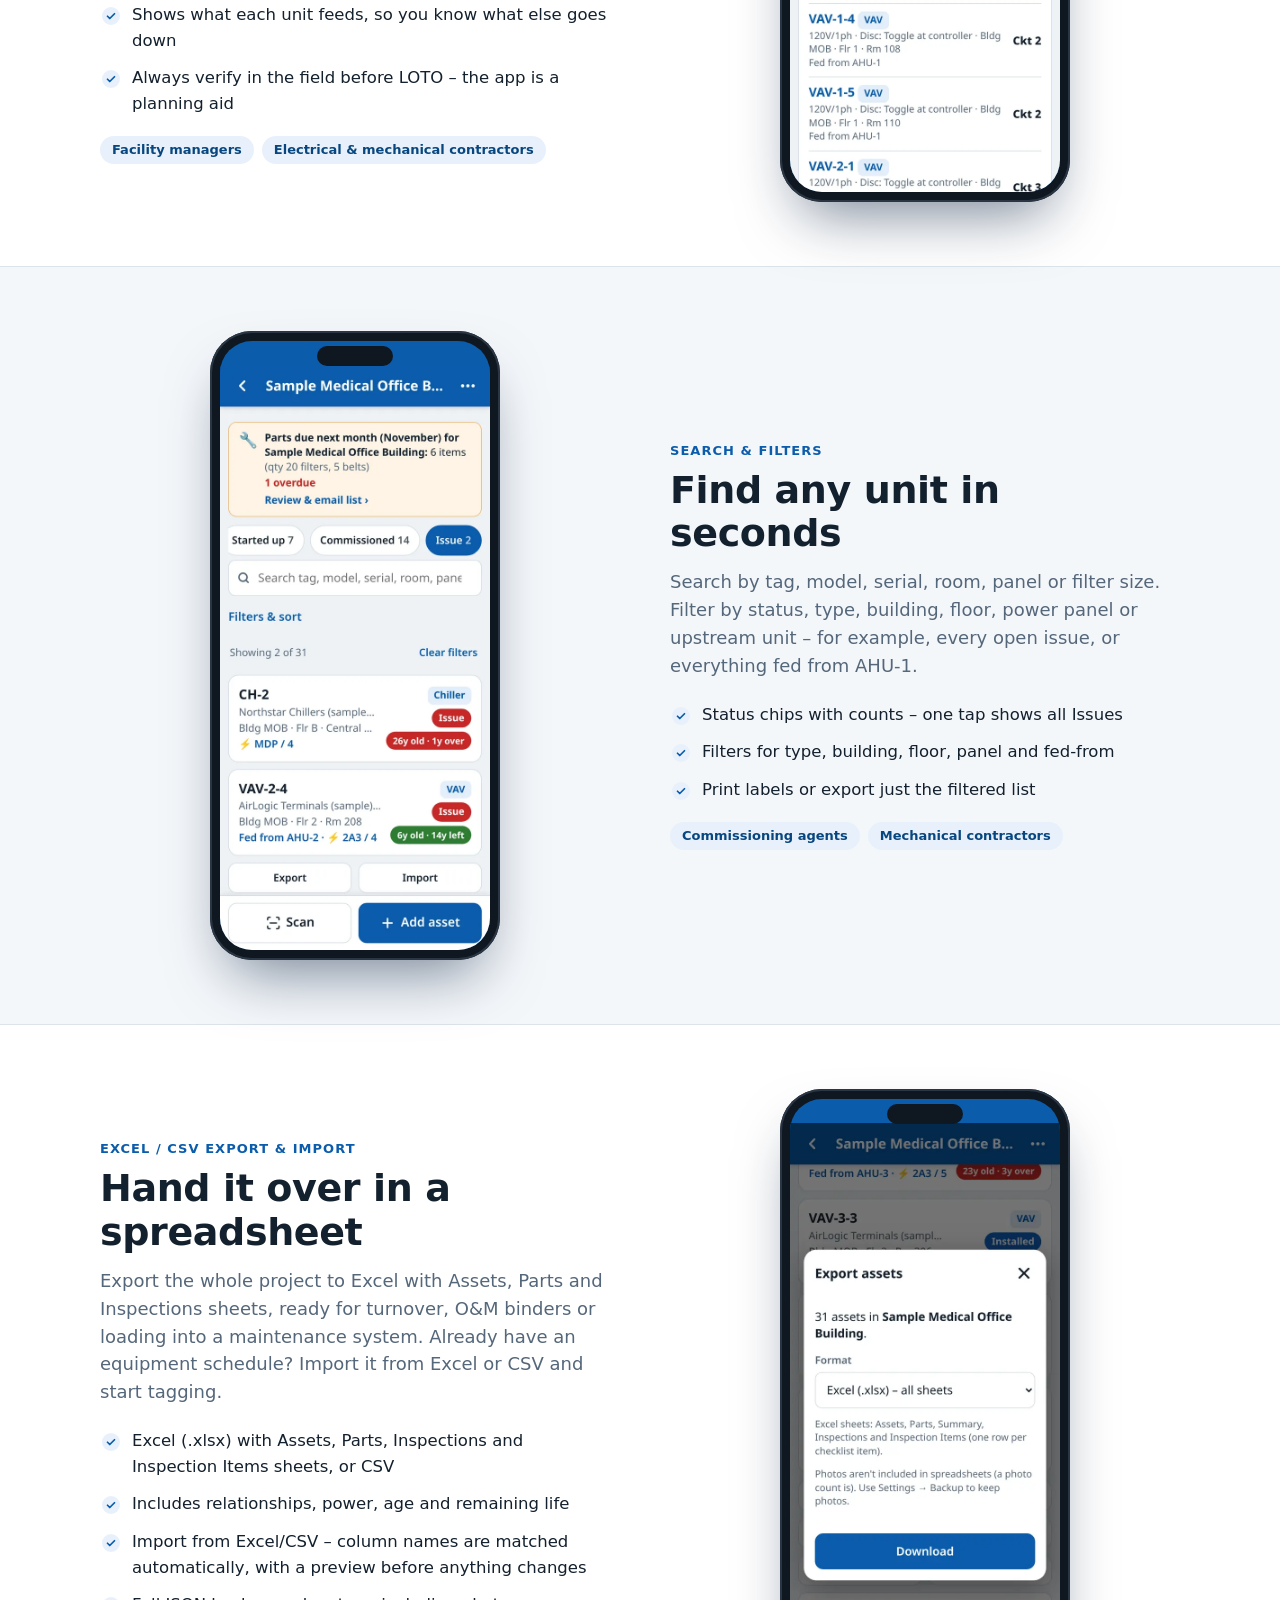
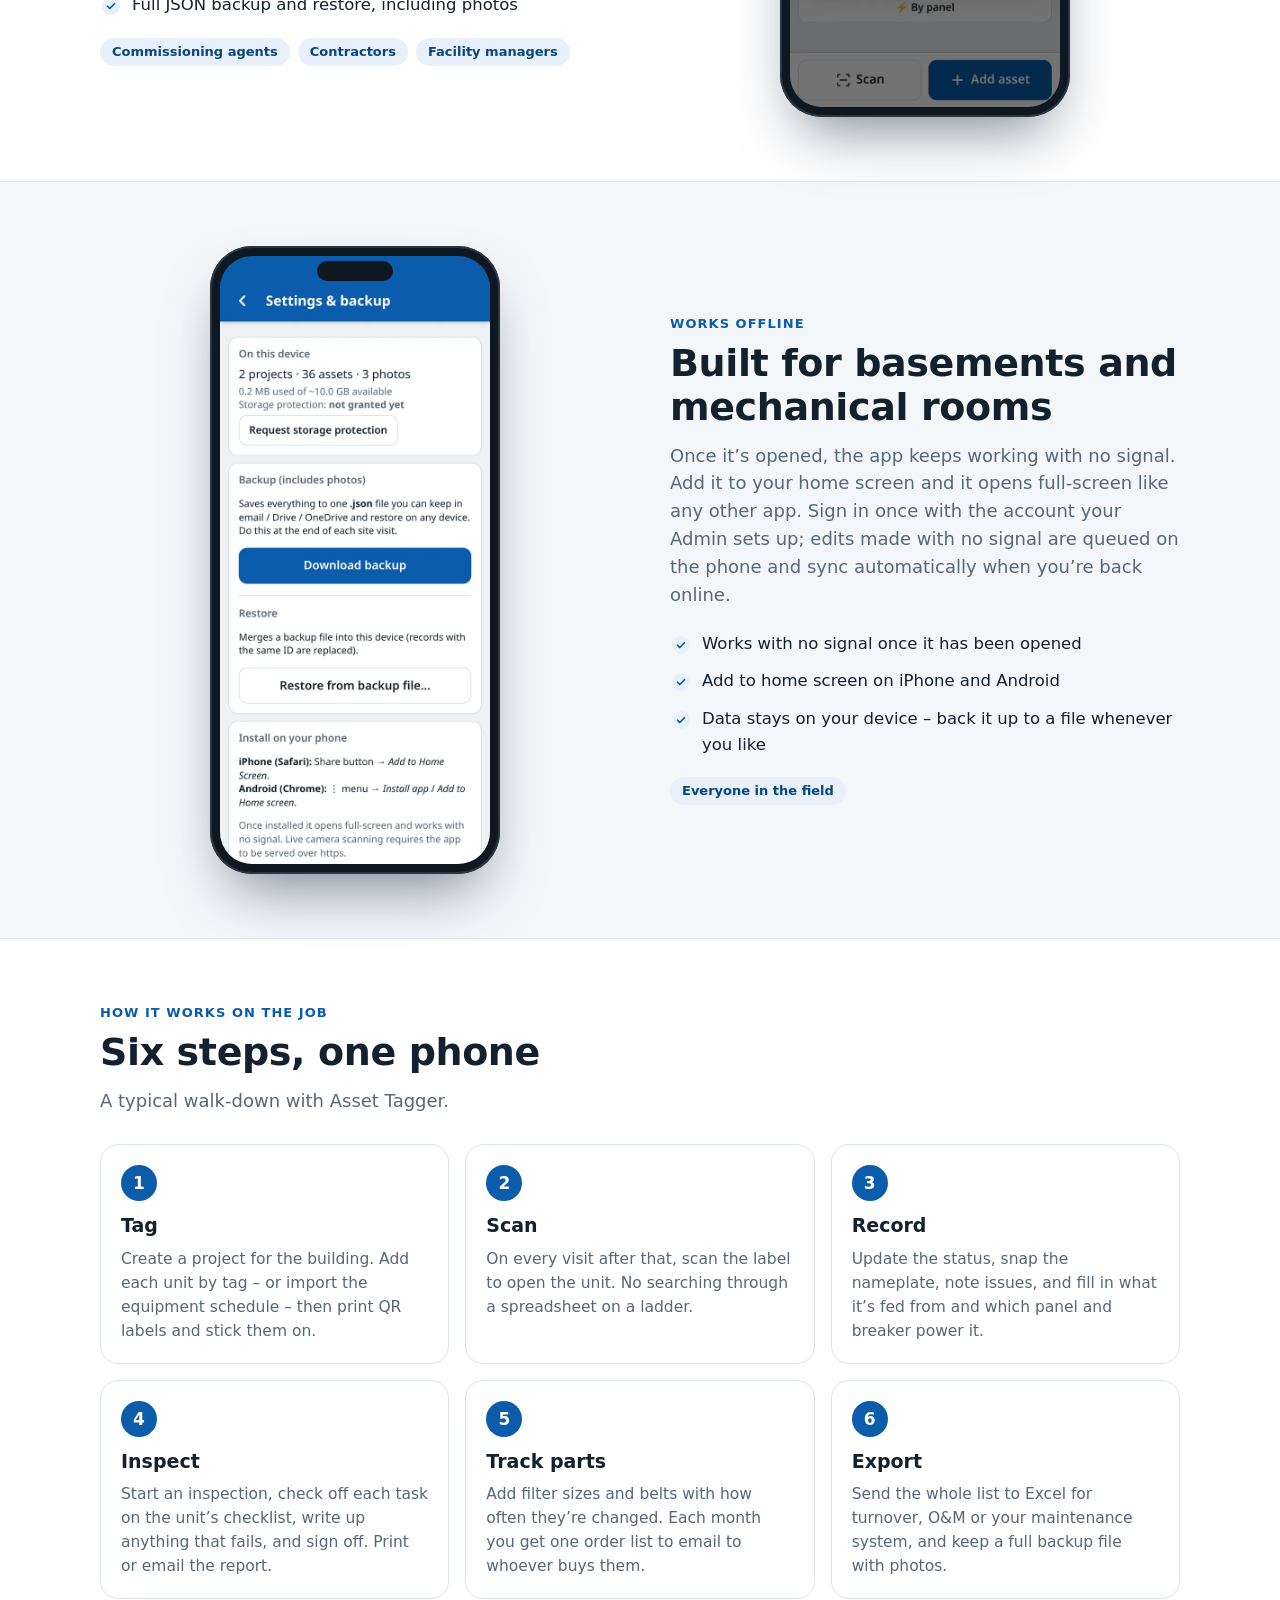
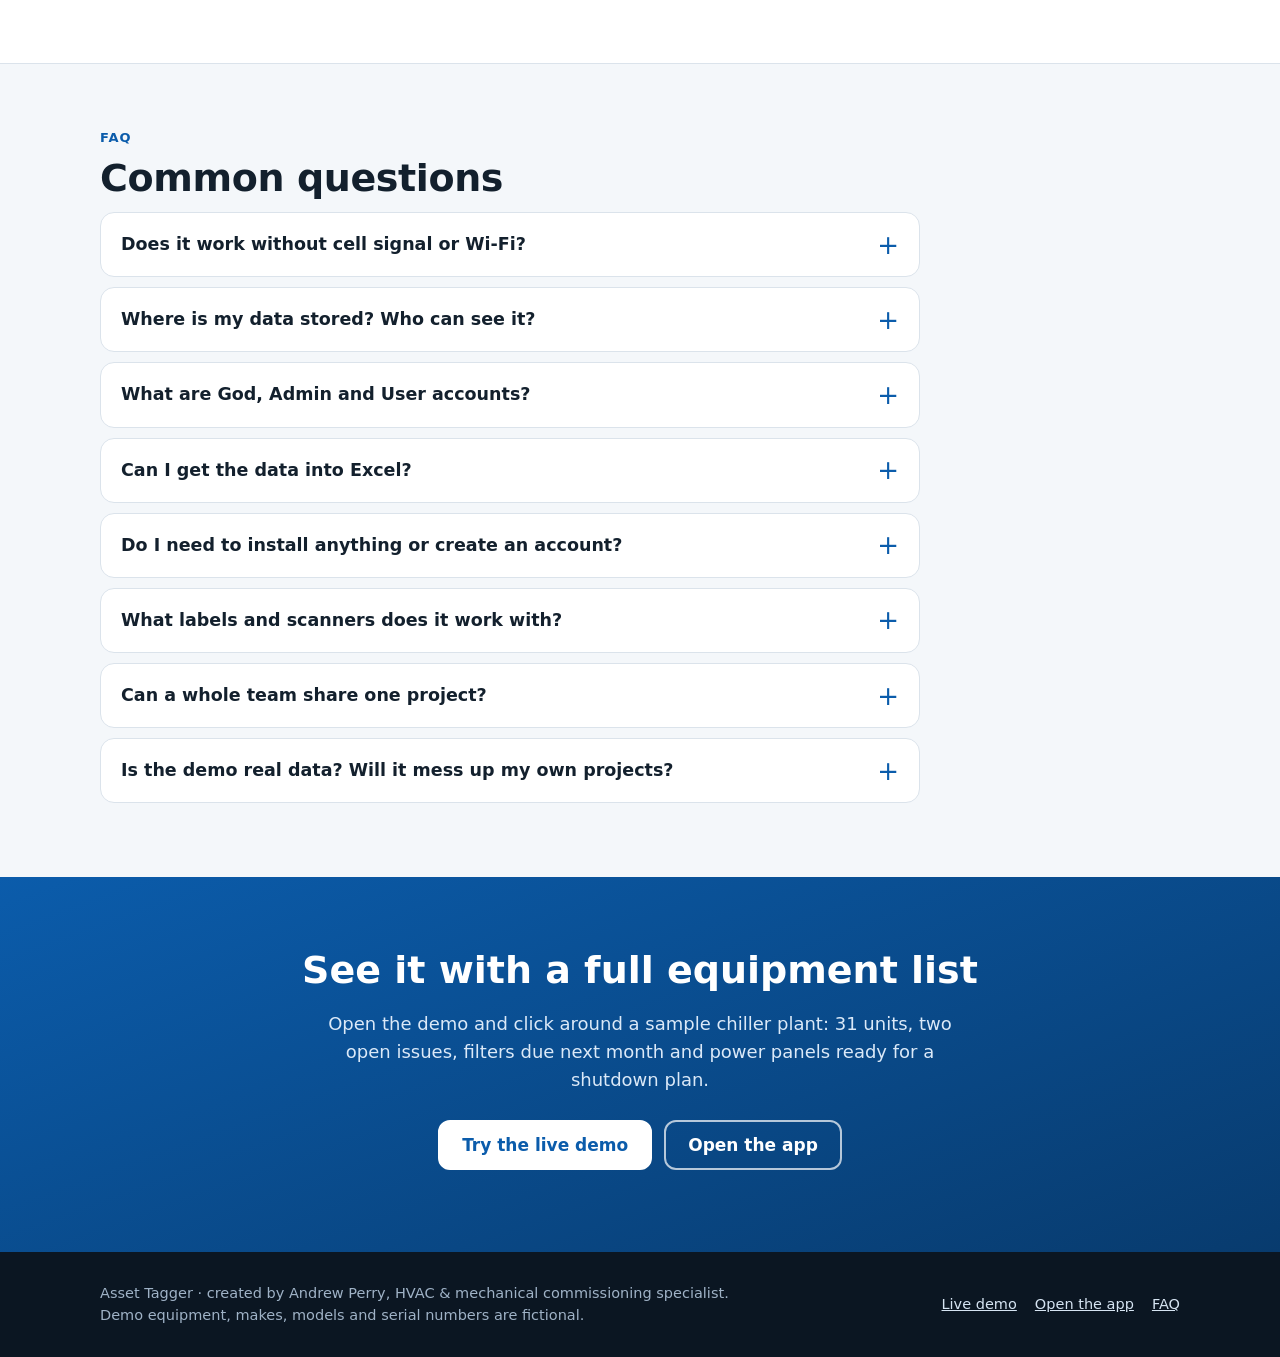
==== commit 3458fd84: "v2.0.0: Supabase accounts with God/Admin/User roles, site assignments, cloud sync with offline queue" ====
--- a/demo/index.html
+++ b/demo/index.html
@@ -187,7 +187,7 @@
     <div class="feat-copy">
       <div class="kicker">Works offline</div>
       <h2>Built for basements and mechanical rooms</h2>
-      <p>Once it’s opened, the app keeps working with no signal. Add it to your home screen and it opens full-screen like any other app. There’s no account to set up and nothing to sync.</p>
+      <p>Once it’s opened, the app keeps working with no signal. Add it to your home screen and it opens full-screen like any other app. Sign in once with the account your Admin sets up; edits made with no signal are queued on the phone and sync automatically when you’re back online.</p>
       <ul class="ticks"><li>Works with no signal once it has been opened</li><li>Add to home screen on iPhone and Android</li><li>Data stays on your device – back it up to a file whenever you like</li></ul>
       <div class="who"><span>Everyone in the field</span></div>
     </div>
@@ -216,11 +216,12 @@
     <div class="kicker">FAQ</div>
     <h2>Common questions</h2>
     <details><summary>Does it work without cell signal or Wi-Fi?</summary><p>Yes. After the app has been opened once, it keeps working offline – in basements, penthouses and plant rooms. Add it to your home screen and it opens like a normal app. Live camera scanning needs the app opened over https (it is, on the normal link); scanning from a photo and typing a tag always work.</p></details>
-    <details><summary>Where is my data stored? Who can see it?</summary><p>Your projects, equipment and photos are saved in the browser on your own phone or computer. There is no account and nothing is uploaded to a server. To move data to another device or keep a safe copy, use <b>Settings → Backup</b> to save a file, and <b>Restore</b> on the other device.</p></details>
+    <details><summary>Where is my data stored? Who can see it?</summary><p>Since v2.0 your sites, equipment, inspections and photos are stored in a private cloud database (Supabase) and cached on your phone so the app keeps working offline. Each person signs in with their own email and password, and only sees the sites they’ve been assigned to – this is enforced by the database itself, not just hidden in the app. Photos are kept in private storage. You can still save a <b>.json backup</b> or export to Excel any time. The demo never uploads anything.</p></details>
+    <details><summary>What are God, Admin and User accounts?</summary><p><b>God</b> is the setup account: it creates sites, invites people, sets roles and chooses which Admins manage which sites. An <b>Admin</b> is a site manager: full control of the sites they’re assigned to, and they can add Users to those sites. A <b>User</b> can view and edit equipment, filters &amp; belts and do inspections on their assigned sites only – they can’t delete sites or manage people.</p></details>
     <details><summary>Can I get the data into Excel?</summary><p>Yes. Export a project to Excel (.xlsx) with Assets, Parts (filters &amp; belts), Inspections and Inspection Items sheets, or to CSV. You can also import an existing equipment schedule from Excel or CSV – the app matches the columns and shows a preview before anything is changed.</p></details>
-    <details><summary>Do I need to install anything or create an account?</summary><p>No. It runs in the phone’s browser (Safari on iPhone, Chrome on Android) or on a laptop. “Add to Home Screen” is optional and just makes it open full-screen.</p></details>
+    <details><summary>Do I need to install anything or create an account?</summary><p>Nothing to install – it runs in the phone’s browser (Safari on iPhone, Chrome on Android) or on a laptop, and “Add to Home Screen” just makes it open full-screen. You do need an account to use your company’s data: your Admin invites you by email (you pick your own password) or gives you a temporary password. There’s no public sign-up. The demo needs no account.</p></details>
     <details><summary>What labels and scanners does it work with?</summary><p>It prints QR labels in three sizes (2×1″, 3×1.5″ and 4×2″) to a label printer or plain letter paper, or saves them as PDF. The scanner uses the phone camera and reads QR codes and common barcodes, so existing barcode tags can be used too.</p></details>
-    <details><summary>Can a whole team share one project?</summary><p>Each device keeps its own data – there’s no live syncing. Teams share by exporting to Excel or passing a backup file, which can be restored on another device.</p></details>
+    <details><summary>Can a whole team share one project?</summary><p>Yes (v2.0). Everyone assigned to a site sees the same equipment, photos and inspections, and changes sync between phones whenever there’s a connection. If two people change the same piece of equipment at the same time, the last one saved wins, so it’s best to split up the work by area.</p></details>
     <details><summary>Is the demo real data? Will it mess up my own projects?</summary><p>The demo is a made-up medical office building with made-up makes, models and serial numbers. It runs in a separate demo space on your device, so it never mixes with your own projects. Use <b>Reset demo</b> to start it over, or <b>Exit demo</b> to go back to your own data.</p></details>
   </div></div>
 </section>
